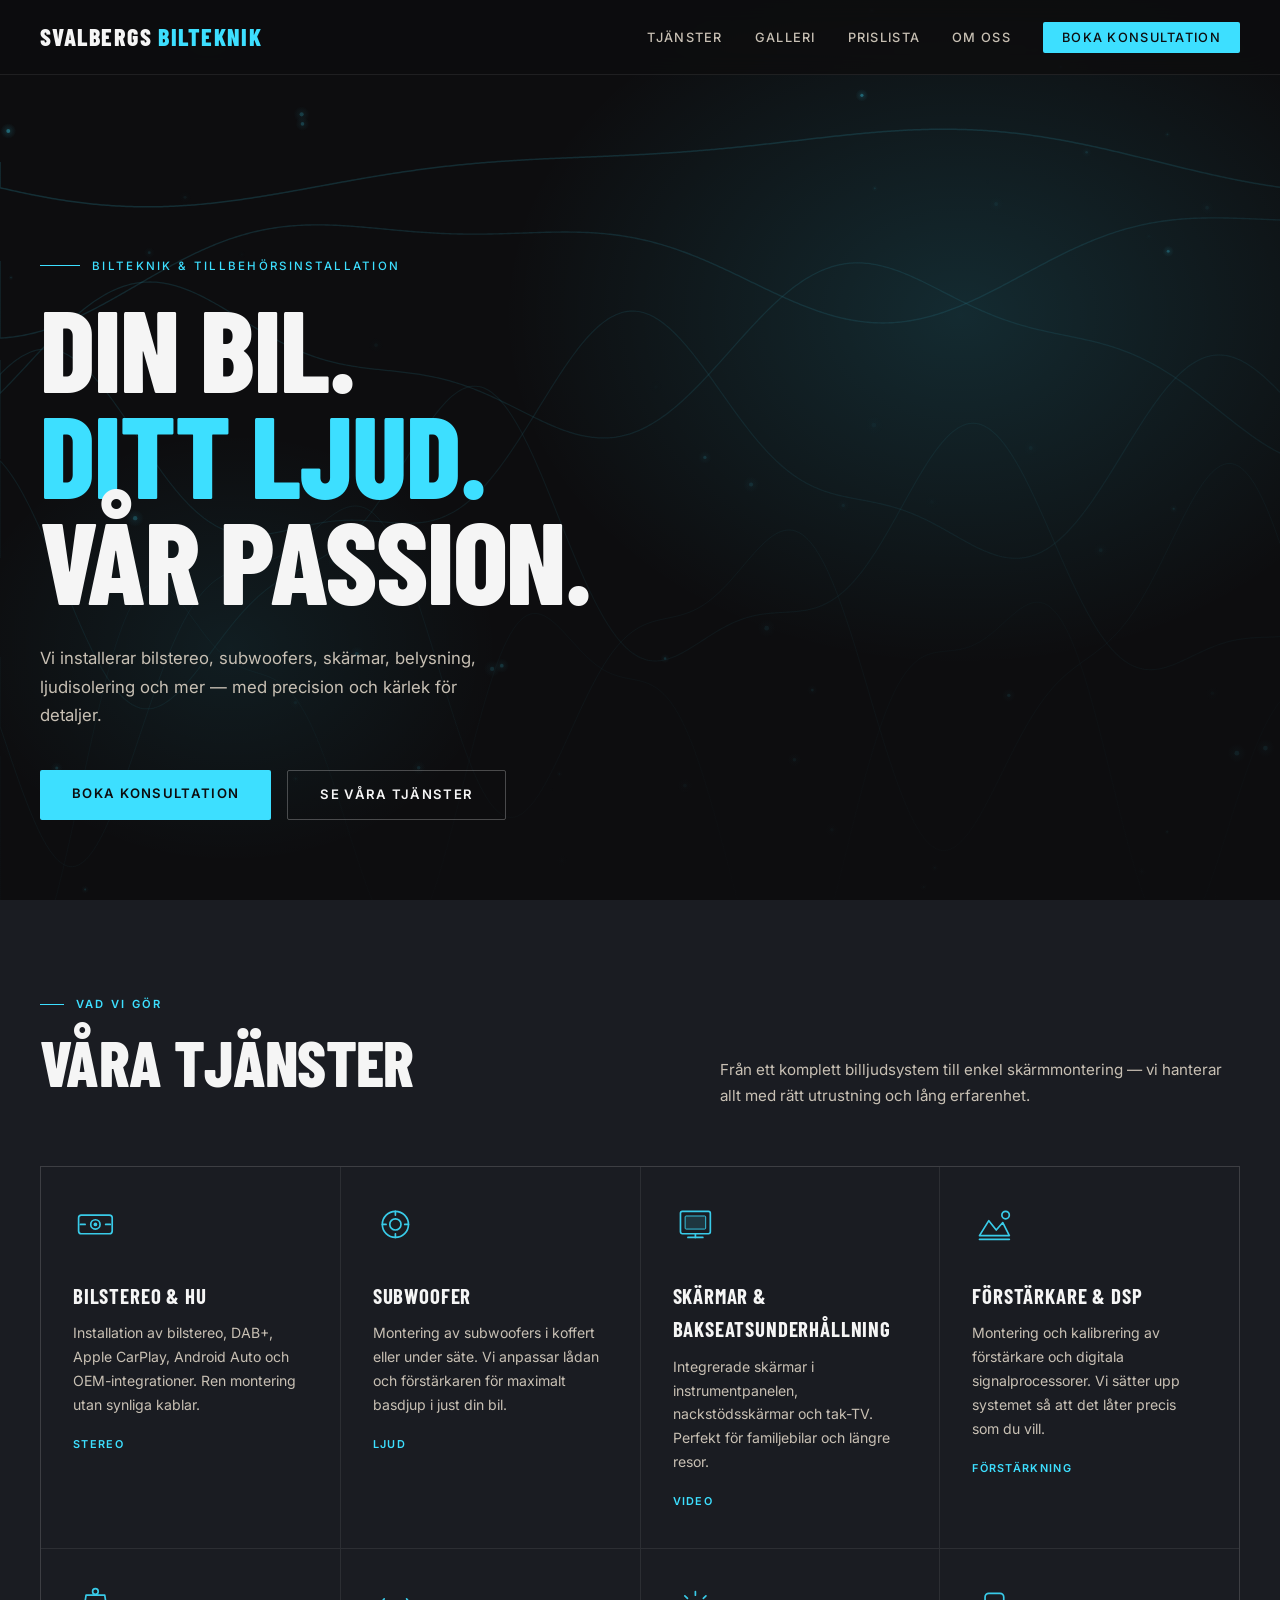
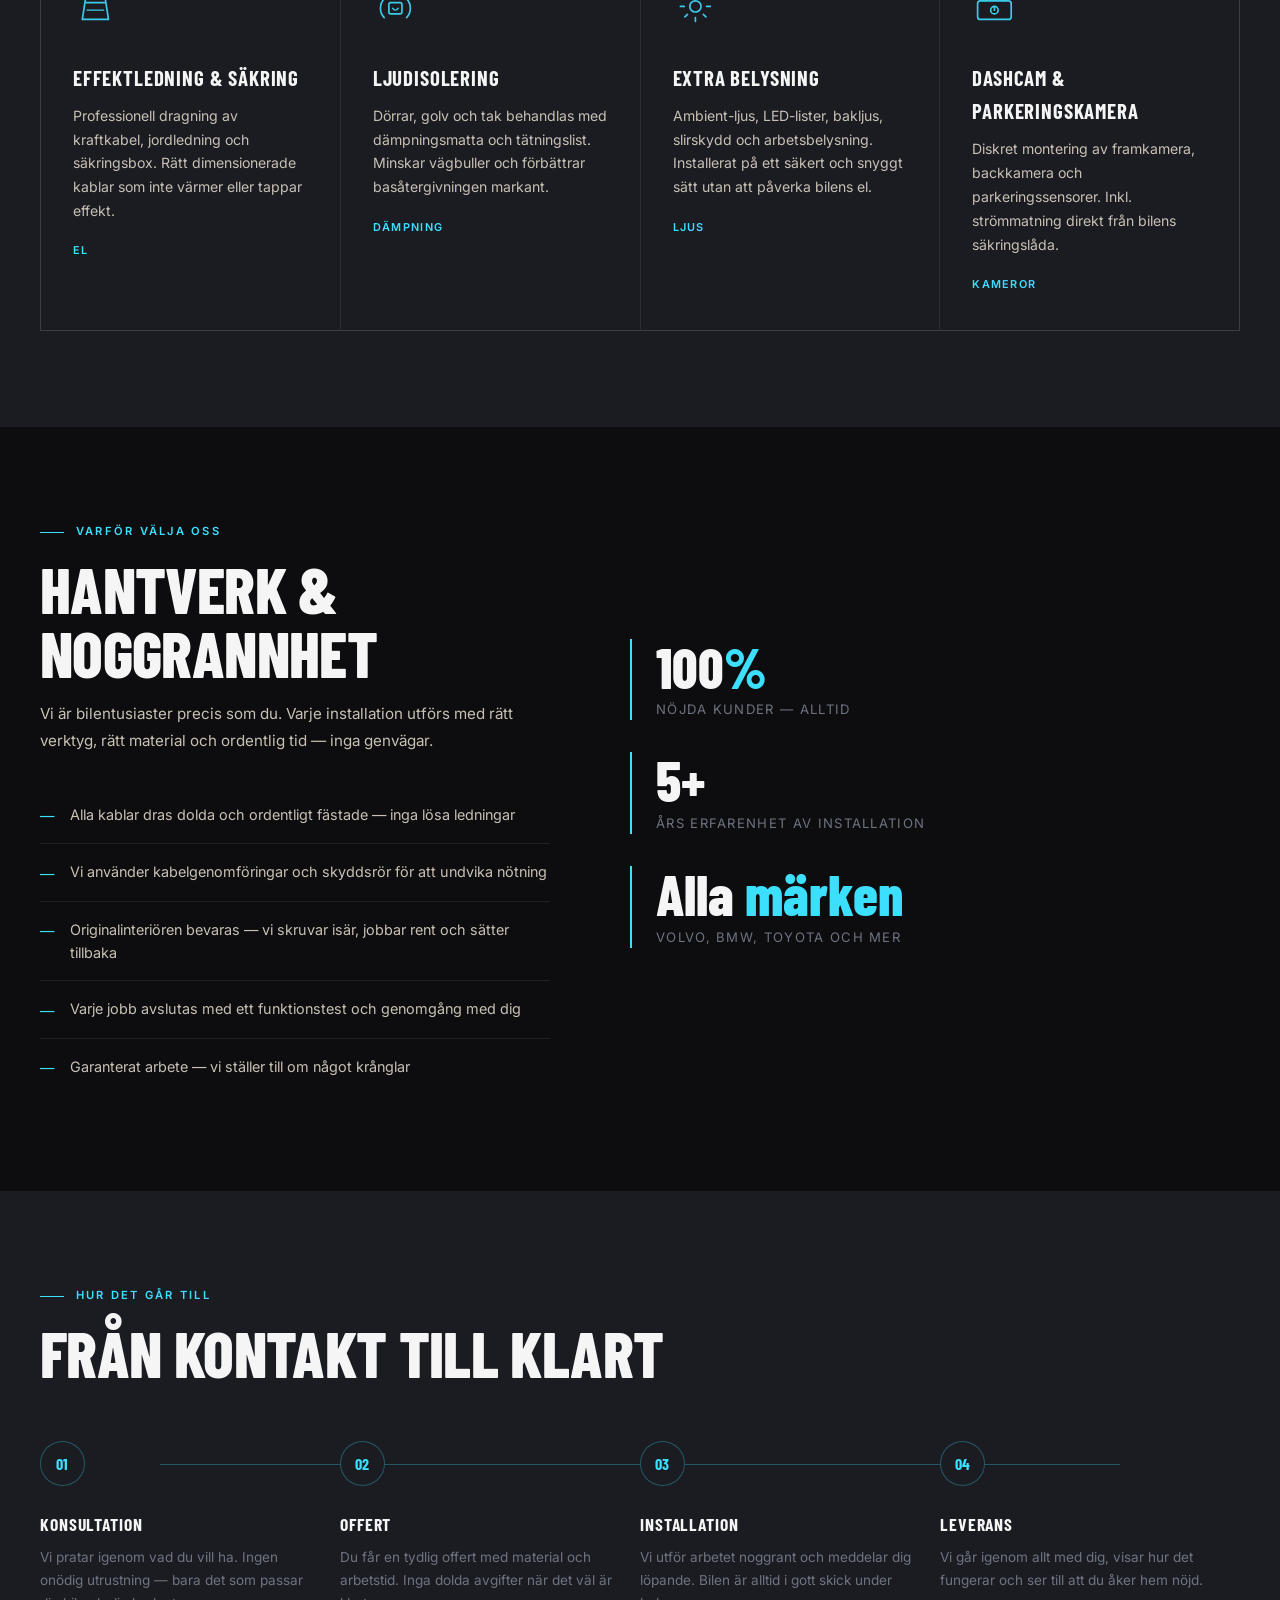
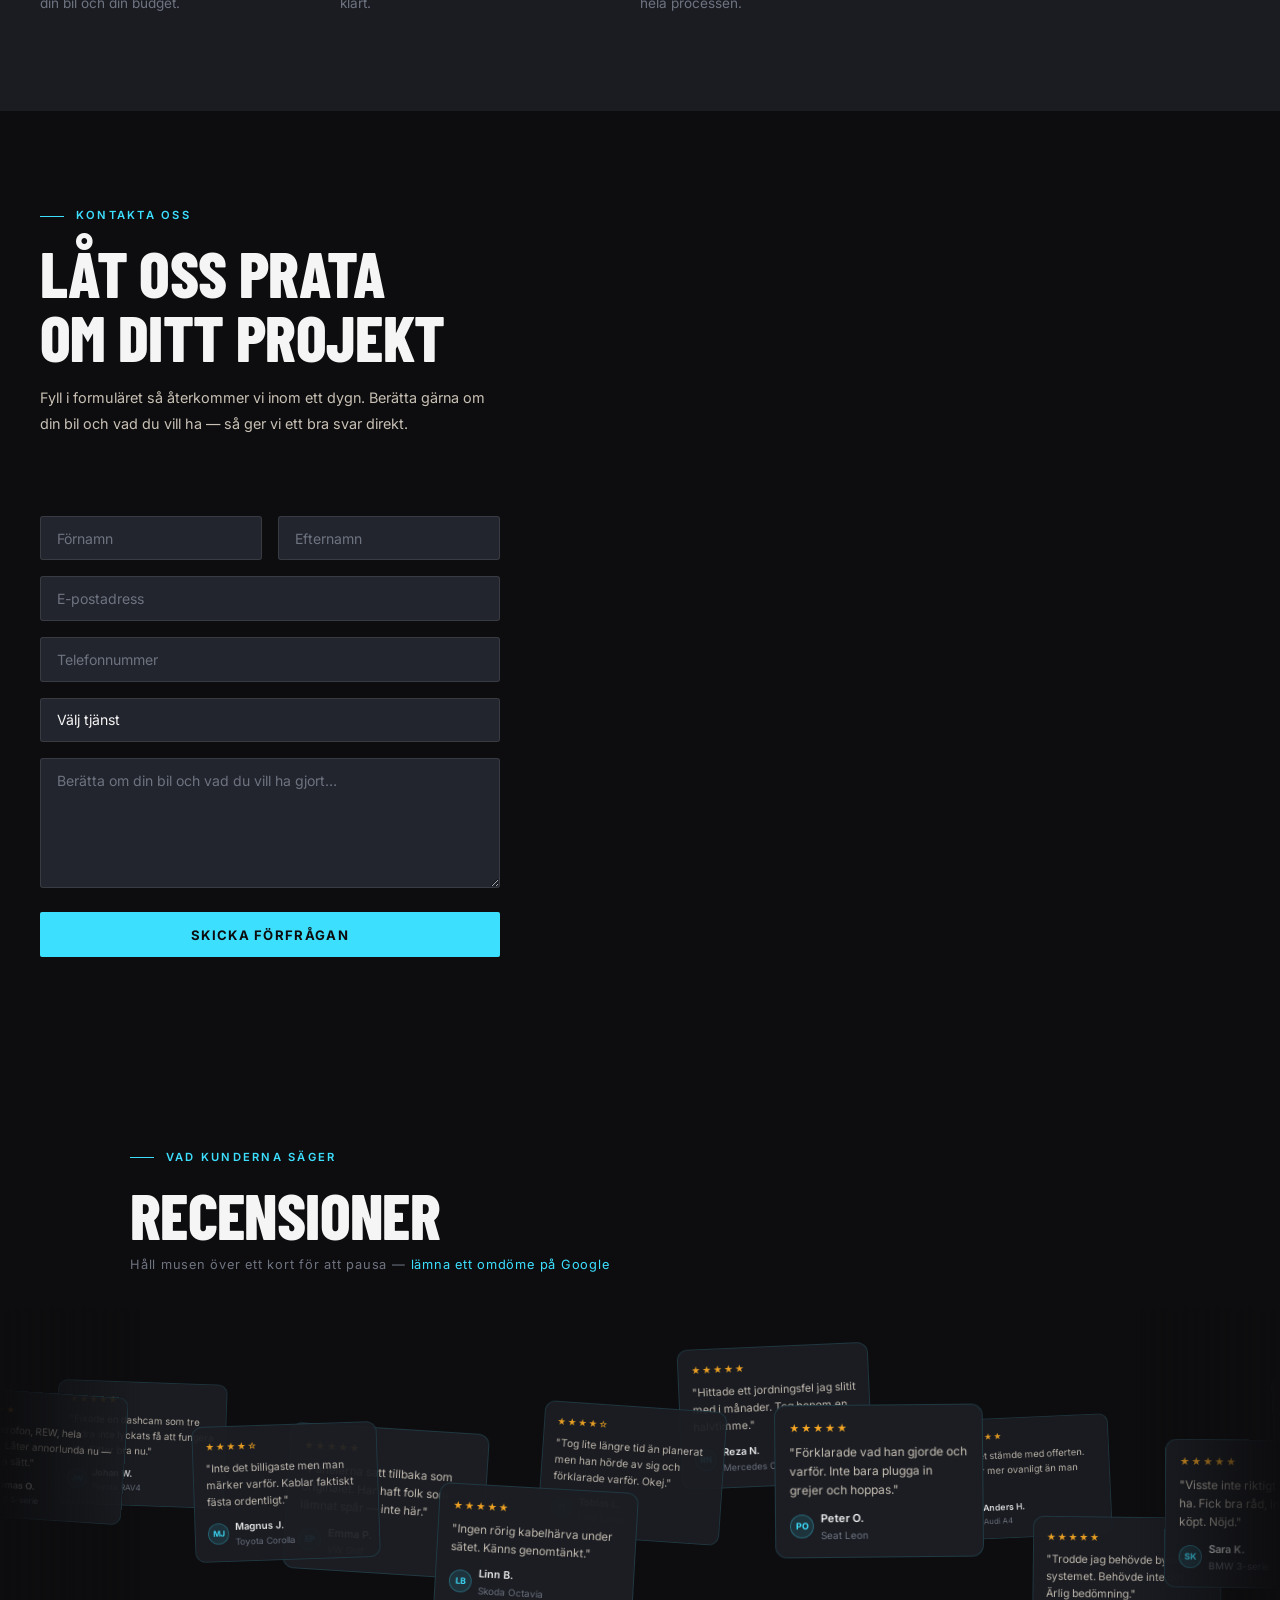
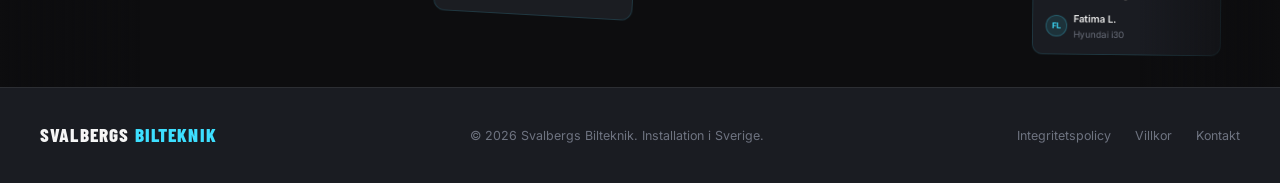
==== index.html @ 28ad37d2 "Add files via upload Website files" ====
<!DOCTYPE html>
<html lang="sv">
<head>
<meta charset="UTF-8">
<meta name="viewport" content="width=device-width, initial-scale=1.0">
<title>Svalbergs Bilteknik – Installation i Sverige</title>
<link rel="preconnect" href="https://fonts.googleapis.com">
<link rel="preconnect" href="https://fonts.gstatic.com" crossorigin>
<link href="https://fonts.googleapis.com/css2?family=Barlow+Condensed:wght@400;600;800&family=Inter:wght@400;500;600&display=swap" rel="stylesheet">
<style>
  *, *::before, *::after { box-sizing: border-box; margin: 0; padding: 0; }

  :root {
    --carbon: #0D0D0F;
    --steel: #1A1C22;
    --panel: #22252D;
    --ice: #3DDFFF;
    --ice-dim: rgba(61,223,255,0.12);
    --ice-border: rgba(61,223,255,0.3);
    --tungsten: #C8C0B4;
    --white: #F5F5F5;
    --muted: #6E7380;
    --divider: rgba(255,255,255,0.08);
  }

  html { scroll-behavior: smooth; }

  body {
    font-family: 'Inter', sans-serif;
    background: var(--carbon);
    color: var(--white);
    line-height: 1.6;
    overflow-x: hidden;
  }

  /* NAV */
  nav {
    position: fixed;
    top: 0; left: 0; right: 0;
    z-index: 100;
    display: flex;
    align-items: center;
    justify-content: space-between;
    padding: 1.1rem 2.5rem;
    background: rgba(13,13,15,0.85);
    backdrop-filter: blur(12px);
    border-bottom: 1px solid var(--divider);
  }

  .nav-logo {
    font-family: 'Barlow Condensed', sans-serif;
    font-weight: 800;
    font-size: 1.5rem;
    letter-spacing: 0.06em;
    text-transform: uppercase;
    color: var(--white);
    text-decoration: none;
  }

  .nav-logo span { color: var(--ice); }

  .nav-links {
    display: flex;
    gap: 2rem;
    list-style: none;
  }

  .nav-links a {
    font-size: 0.8rem;
    font-weight: 500;
    letter-spacing: 0.1em;
    text-transform: uppercase;
    color: var(--tungsten);
    text-decoration: none;
    transition: color 0.2s;
  }

  .nav-links a:hover { color: var(--white); }

  .nav-cta {
    font-family: 'Inter', sans-serif;
    font-size: 0.78rem;
    font-weight: 600;
    letter-spacing: 0.08em;
    text-transform: uppercase;
    color: var(--carbon) !important;
    background: var(--ice);
    padding: 0.5rem 1.2rem;
    border-radius: 2px;
    text-decoration: none;
    transition: opacity 0.2s;
  }

  .nav-cta:hover { opacity: 0.85; color: var(--carbon) !important; }

  /* HERO */
  .hero {
    min-height: 100vh;
    display: flex;
    flex-direction: column;
    justify-content: flex-end;
    padding: 7rem 2.5rem 5rem;
    position: relative;
    overflow: hidden;
  }

  .hero-bg {
    position: absolute;
    inset: 0;
    background:
      radial-gradient(ellipse 55% 60% at 75% 35%, rgba(61,223,255,0.14) 0%, transparent 65%),
      radial-gradient(ellipse 35% 40% at 18% 72%, rgba(61,223,255,0.08) 0%, transparent 60%),
      radial-gradient(ellipse 80% 35% at 50% 102%, rgba(13,13,15,0.98) 0%, transparent 70%),
      linear-gradient(160deg, rgba(13,13,15,0.3) 0%, rgba(13,13,15,0.92) 100%);
    pointer-events: none;
  }

  /* particle + waveform canvas */
  #waveform {
    position: absolute;
    top: 0; left: 0;
    width: 100%; height: 100%;
    opacity: 1;
    pointer-events: none;
  }

  .hero-eyebrow {
    font-size: 0.72rem;
    font-weight: 500;
    letter-spacing: 0.2em;
    text-transform: uppercase;
    color: var(--ice);
    margin-bottom: 1.2rem;
    position: relative;
    display: flex;
    align-items: center;
    gap: 0.75rem;
  }

  .hero-eyebrow::before {
    content: '';
    display: inline-block;
    width: 2.5rem;
    height: 1px;
    background: var(--ice);
  }

  .hero h1 {
    font-family: 'Barlow Condensed', sans-serif;
    font-weight: 800;
    font-size: clamp(3.5rem, 9vw, 8rem);
    line-height: 0.92;
    letter-spacing: -0.01em;
    text-transform: uppercase;
    max-width: 900px;
    position: relative;
  }

  .hero h1 .accent { color: var(--ice); }

  .hero-sub {
    margin-top: 2rem;
    font-size: 1.05rem;
    color: var(--tungsten);
    max-width: 480px;
    line-height: 1.7;
    position: relative;
  }

  .hero-actions {
    margin-top: 2.5rem;
    display: flex;
    gap: 1rem;
    flex-wrap: wrap;
    position: relative;
  }

  .btn-primary {
    display: inline-block;
    font-family: 'Inter', sans-serif;
    font-size: 0.82rem;
    font-weight: 600;
    letter-spacing: 0.1em;
    text-transform: uppercase;
    color: var(--carbon);
    background: var(--ice);
    padding: 0.85rem 2rem;
    border-radius: 2px;
    text-decoration: none;
    transition: opacity 0.2s;
  }

  .btn-primary:hover { opacity: 0.85; }

  .btn-ghost {
    display: inline-block;
    font-family: 'Inter', sans-serif;
    font-size: 0.82rem;
    font-weight: 600;
    letter-spacing: 0.1em;
    text-transform: uppercase;
    color: var(--white);
    border: 1px solid rgba(255,255,255,0.25);
    padding: 0.85rem 2rem;
    border-radius: 2px;
    text-decoration: none;
    transition: border-color 0.2s, color 0.2s;
  }

  .btn-ghost:hover { border-color: var(--ice); color: var(--ice); }

  /* SECTION COMMON */
  section { padding: 6rem 2.5rem; }

  .section-label {
    font-size: 0.7rem;
    font-weight: 600;
    letter-spacing: 0.2em;
    text-transform: uppercase;
    color: var(--ice);
    margin-bottom: 1rem;
    display: flex;
    align-items: center;
    gap: 0.75rem;
  }

  .section-label::before {
    content: '';
    display: inline-block;
    width: 1.5rem;
    height: 1px;
    background: var(--ice);
  }

  .section-title {
    font-family: 'Barlow Condensed', sans-serif;
    font-weight: 800;
    font-size: clamp(2.2rem, 5vw, 4rem);
    text-transform: uppercase;
    line-height: 1;
    letter-spacing: -0.01em;
    margin-bottom: 1rem;
  }

  .section-desc {
    color: var(--tungsten);
    max-width: 520px;
    font-size: 0.95rem;
    line-height: 1.75;
  }

  /* SERVICES */
  #tjanster { background: var(--steel); }

  .services-header {
    display: flex;
    align-items: flex-end;
    justify-content: space-between;
    margin-bottom: 3.5rem;
    flex-wrap: wrap;
    gap: 1.5rem;
  }

  .services-grid {
    display: grid;
    grid-template-columns: repeat(auto-fill, minmax(260px, 1fr));
    gap: 1px;
    background: var(--divider);
    border: 1px solid var(--divider);
  }

  .service-card {
    background: var(--steel);
    padding: 2.2rem 2rem;
    transition: background 0.2s;
    cursor: default;
  }

  .service-card:hover { background: var(--panel); }

  .service-icon {
    width: 2.8rem;
    height: 2.8rem;
    margin-bottom: 1.5rem;
    opacity: 0.9;
  }

  .service-card h3 {
    font-family: 'Barlow Condensed', sans-serif;
    font-weight: 700;
    font-size: 1.3rem;
    text-transform: uppercase;
    letter-spacing: 0.04em;
    margin-bottom: 0.6rem;
    color: var(--white);
  }

  .service-card p {
    font-size: 0.88rem;
    color: var(--tungsten);
    line-height: 1.7;
  }

  .service-tag {
    display: inline-block;
    margin-top: 1.2rem;
    font-size: 0.68rem;
    letter-spacing: 0.12em;
    text-transform: uppercase;
    color: var(--ice);
    font-weight: 600;
  }

  /* WHY US */
  #varfor { background: var(--carbon); }

  .why-grid {
    display: grid;
    grid-template-columns: 1fr 1fr;
    gap: 5rem;
    align-items: center;
    max-width: 1100px;
  }

  .why-visual {
    position: relative;
  }

  .why-stat-block {
    border-left: 2px solid var(--ice);
    padding-left: 1.5rem;
    margin-bottom: 2rem;
  }

  .why-stat-block .num {
    font-family: 'Barlow Condensed', sans-serif;
    font-weight: 800;
    font-size: 3.5rem;
    line-height: 1;
    color: var(--white);
  }

  .why-stat-block .num span { color: var(--ice); }

  .why-stat-block .label {
    font-size: 0.82rem;
    color: var(--muted);
    text-transform: uppercase;
    letter-spacing: 0.1em;
    margin-top: 0.3rem;
  }

  .why-points { list-style: none; margin-top: 2rem; }

  .why-points li {
    display: flex;
    gap: 1rem;
    align-items: flex-start;
    padding: 1rem 0;
    border-bottom: 1px solid var(--divider);
    font-size: 0.9rem;
    color: var(--tungsten);
  }

  .why-points li:last-child { border-bottom: none; }

  .why-points li::before {
    content: '—';
    color: var(--ice);
    flex-shrink: 0;
    margin-top: 0.1rem;
  }

  /* PROCESS */
  #process { background: var(--steel); }

  .process-steps {
    display: grid;
    grid-template-columns: repeat(4, 1fr);
    gap: 0;
    margin-top: 3.5rem;
    position: relative;
  }

  .process-steps::before {
    content: '';
    position: absolute;
    top: 1.4rem;
    left: 10%;
    right: 10%;
    height: 1px;
    background: var(--ice-border);
  }

  .step {
    padding: 0 1.5rem 0 0;
    position: relative;
  }

  .step-num {
    width: 2.8rem;
    height: 2.8rem;
    border-radius: 50%;
    border: 1px solid var(--ice-border);
    display: flex;
    align-items: center;
    justify-content: center;
    font-family: 'Barlow Condensed', sans-serif;
    font-weight: 700;
    font-size: 1rem;
    color: var(--ice);
    background: var(--steel);
    margin-bottom: 1.5rem;
    position: relative;
    z-index: 1;
  }

  .step h4 {
    font-family: 'Barlow Condensed', sans-serif;
    font-weight: 700;
    font-size: 1.1rem;
    text-transform: uppercase;
    letter-spacing: 0.05em;
    margin-bottom: 0.5rem;
    color: var(--white);
  }

  .step p {
    font-size: 0.85rem;
    color: var(--muted);
    line-height: 1.7;
  }

  /* CONTACT */
  #kontakt { background: var(--carbon); }

  .contact-grid {
    display: grid;
    grid-template-columns: 1fr 1fr;
    gap: 5rem;
    align-items: start;
    max-width: 1000px;
  }

  .contact-info p {
    font-size: 0.9rem;
    color: var(--tungsten);
    margin-bottom: 2.5rem;
    line-height: 1.75;
  }

  .contact-detail {
    display: flex;
    flex-direction: column;
    gap: 1rem;
    margin-bottom: 2.5rem;
  }

  .contact-item {
    display: flex;
    align-items: center;
    gap: 0.75rem;
    font-size: 0.88rem;
    color: var(--tungsten);
  }

  .contact-item .cicon {
    width: 1.8rem;
    height: 1.8rem;
    background: var(--ice-dim);
    border: 1px solid var(--ice-border);
    border-radius: 4px;
    display: flex;
    align-items: center;
    justify-content: center;
    flex-shrink: 0;
  }

  .contact-item .cicon svg {
    width: 0.95rem;
    height: 0.95rem;
    stroke: var(--ice);
  }

  form { display: flex; flex-direction: column; gap: 1rem; }

  .field-group {
    display: grid;
    grid-template-columns: 1fr 1fr;
    gap: 1rem;
  }

  input, textarea, select {
    width: 100%;
    background: var(--panel);
    border: 1px solid rgba(255,255,255,0.1);
    border-radius: 3px;
    color: var(--white);
    font-family: 'Inter', sans-serif;
    font-size: 0.88rem;
    padding: 0.8rem 1rem;
    outline: none;
    transition: border-color 0.2s;
  }

  input::placeholder, textarea::placeholder { color: var(--muted); }

  input:focus, textarea:focus, select:focus {
    border-color: var(--ice-border);
  }

  textarea { resize: vertical; min-height: 130px; }

  select { appearance: none; cursor: pointer; }
  select option { background: var(--panel); }

  .form-submit {
    width: 100%;
    padding: 0.9rem;
    background: var(--ice);
    border: none;
    border-radius: 2px;
    font-family: 'Inter', sans-serif;
    font-size: 0.82rem;
    font-weight: 700;
    letter-spacing: 0.1em;
    text-transform: uppercase;
    color: var(--carbon);
    cursor: pointer;
    transition: opacity 0.2s;
    margin-top: 0.5rem;
  }

  .form-submit:hover { opacity: 0.85; }

  /* FOOTER */
  footer {
    background: var(--steel);
    border-top: 1px solid var(--divider);
    padding: 2rem 2.5rem;
    display: flex;
    align-items: center;
    justify-content: space-between;
    flex-wrap: wrap;
    gap: 1rem;
  }

  footer .logo {
    font-family: 'Barlow Condensed', sans-serif;
    font-weight: 800;
    font-size: 1.2rem;
    letter-spacing: 0.06em;
    text-transform: uppercase;
    color: var(--white);
  }

  footer .logo span { color: var(--ice); }

  footer p {
    font-size: 0.78rem;
    color: var(--muted);
  }

  footer a {
    color: var(--muted);
    text-decoration: none;
    font-size: 0.78rem;
  }

  footer a:hover { color: var(--ice); }

  /* RESPONSIVE */
  @media (max-width: 900px) {
    nav { padding: 1rem 1.5rem; }
    .nav-links { display: none; }
    section { padding: 4.5rem 1.5rem; }
    .hero { padding: 6rem 1.5rem 4rem; }
    .why-grid, .contact-grid { grid-template-columns: 1fr; gap: 3rem; }
    .process-steps { grid-template-columns: 1fr 1fr; gap: 2rem; }
    .process-steps::before { display: none; }
    .services-header { flex-direction: column; align-items: flex-start; }
    .field-group { grid-template-columns: 1fr; }
    footer { flex-direction: column; align-items: flex-start; }
  }

  @media (max-width: 560px) {
    .process-steps { grid-template-columns: 1fr; }
    .hero h1 { font-size: 3.2rem; }
  }

  /* Mobile hamburger */
  .hamburger {
    display: none;
    flex-direction: column;
    gap: 5px;
    cursor: pointer;
    background: none;
    border: none;
    padding: 4px;
  }
  .hamburger span {
    display: block;
    width: 24px;
    height: 2px;
    background: var(--white);
    border-radius: 2px;
    transition: transform 0.3s, opacity 0.3s;
  }
  .hamburger.open span:nth-child(1) { transform: translateY(7px) rotate(45deg); }
  .hamburger.open span:nth-child(2) { opacity: 0; }
  .hamburger.open span:nth-child(3) { transform: translateY(-7px) rotate(-45deg); }

  .mobile-menu {
    display: none;
    position: fixed;
    top: 0; left: 0; right: 0; bottom: 0;
    background: rgba(13,13,15,0.98);
    z-index: 99;
    flex-direction: column;
    align-items: center;
    justify-content: center;
    gap: 2rem;
  }
  .mobile-menu.open { display: flex; }
  .mobile-menu a {
    font-family: 'Barlow Condensed', sans-serif;
    font-weight: 800;
    font-size: 2.8rem;
    text-transform: uppercase;
    color: var(--white);
    text-decoration: none;
    letter-spacing: 0.04em;
    transition: color 0.2s;
  }
  .mobile-menu a:hover { color: var(--ice); }
  .mobile-menu .m-cta {
    font-family: 'Inter', sans-serif;
    font-size: 0.9rem !important;
    font-weight: 700;
    letter-spacing: 0.1em;
    color: var(--carbon) !important;
    background: var(--ice);
    padding: 0.85rem 2.5rem;
    border-radius: 2px;
    margin-top: 1rem;
  }

  /* Floating mobile CTA */
  .float-cta {
    display: none;
    position: fixed;
    bottom: 1.5rem;
    right: 1.5rem;
    z-index: 98;
    background: var(--ice);
    color: var(--carbon);
    font-family: 'Inter', sans-serif;
    font-size: 0.65rem;
    font-weight: 700;
    letter-spacing: 0.08em;
    text-transform: uppercase;
    text-decoration: none;
    width: 3.8rem;
    height: 3.8rem;
    border-radius: 50%;
    box-shadow: 0 4px 24px rgba(61,223,255,0.35);
    display: none;
    align-items: center;
    justify-content: center;
    text-align: center;
    line-height: 1.2;
    transition: opacity 0.2s, box-shadow 0.2s, transform 0.2s;
  }
  .float-cta:hover {
    opacity: 0.9;
    box-shadow: 0 6px 30px rgba(61,223,255,0.5);
    transform: scale(1.08);
  }

  @media (max-width: 900px) {
    .hamburger { display: flex; }
    .float-cta { display: flex; }
  }

  .social-link { color: var(--muted); transition: color 0.2s; display:flex;align-items:center; }
  .social-link:hover { color: var(--ice); }

  /* Floating reviews */
  .review-stage {
    position: relative;
    width: 100%;
    height: 380px;
    overflow: hidden;
  }
  .review-stage::before, .review-stage::after {
    content: '';
    position: absolute;
    top: 0; bottom: 0;
    width: 140px;
    z-index: 10;
    pointer-events: none;
  }
  .review-stage::before { left: 0; background: linear-gradient(to right, var(--carbon), transparent); }
  .review-stage::after  { right: 0; background: linear-gradient(to left, var(--carbon), transparent); }

  .rv-card {
    position: absolute;
    width: 210px;
    background: var(--steel);
    border: 1px solid rgba(61,223,255,0.15);
    border-radius: 12px;
    padding: 14px;
    cursor: default;
    transition: transform 0.3s ease, border-color 0.3s, box-shadow 0.3s;
    will-change: transform, left;
    user-select: none;
  }
  .rv-card:hover {
    border-color: rgba(61,223,255,0.5);
    box-shadow: 0 8px 32px rgba(61,223,255,0.12);
    z-index: 50 !important;
    transform: translateY(-6px) rotate(0deg) scale(1.05) !important;
  }
  .rv-stars { color: #f5a623; font-size: 10px; letter-spacing: 2px; margin-bottom: 7px; }
  .rv-text  { font-size: 12px; color: var(--tungsten); line-height: 1.6; margin-bottom: 10px; }
  .rv-foot  { display: flex; align-items: center; gap: 7px; }
  .rv-av {
    width: 24px; height: 24px; border-radius: 50%;
    background: var(--ice-dim); border: 1px solid var(--ice-border);
    color: var(--ice); font-size: 9px; font-weight: 700;
    display: flex; align-items: center; justify-content: center; flex-shrink: 0;
  }
  .rv-name { font-size: 11px; font-weight: 600; color: var(--white); }
  .rv-car  { font-size: 10px; color: var(--muted); }
</style>
</head>
<body>

<!-- NAV -->
<nav>
  <a href="#" class="nav-logo">Svalbergs<span> Bilteknik</span></a>
  <ul class="nav-links">
    <li><a href="tjanster.html">Tjänster</a></li>
    <li><a href="galleri.html">Galleri</a></li>
    <li><a href="prislista.html">Prislista</a></li>
    <li><a href="om-oss.html">Om oss</a></li>
    <li><a href="boka.html" class="nav-cta">Boka konsultation</a></li>
  </ul>
  <button class="hamburger" id="hamburger" aria-label="Meny">
    <span></span><span></span><span></span>
  </button>
</nav>

<!-- Mobile menu -->
<div class="mobile-menu" id="mobileMenu">
  <a href="tjanster.html">Tjänster</a>
  <a href="galleri.html">Galleri</a>
  <a href="prislista.html">Prislista</a>
  <a href="om-oss.html">Om oss</a>
  <a href="boka.html" class="m-cta">Boka konsultation</a>
</div>

<!-- Floating mobile CTA -->
<a href="boka.html" class="float-cta" aria-label="Boka konsultation">Boka</a>

<!-- HERO -->
<section class="hero">
  <canvas id="waveform"></canvas>
  <div class="hero-bg"></div>

  <div class="hero-eyebrow">Bilteknik &amp; Tillbehörsinstallation</div>

  <h1>Din bil.<br><span class="accent">Ditt ljud.</span><br>Vår passion.</h1>

  <p class="hero-sub">
    Vi installerar bilstereo, subwoofers, skärmar, belysning, ljudisolering och mer — med precision och kärlek för detaljer.
  </p>

  <div class="hero-actions">
    <a href="boka.html" class="btn-primary">Boka konsultation</a>
    <a href="tjanster.html" class="btn-ghost">Se våra tjänster</a>
  </div>
</section>

<!-- SERVICES -->
<section id="tjanster">
  <div class="services-header">
    <div>
      <div class="section-label">Vad vi gör</div>
      <h2 class="section-title">Våra tjänster</h2>
    </div>
    <p class="section-desc">Från ett komplett billjudsystem till enkel skärmmontering — vi hanterar allt med rätt utrustning och lång erfarenhet.</p>
  </div>

  <div class="services-grid">

    <div class="service-card">
      <svg class="service-icon" viewBox="0 0 48 48" fill="none" xmlns="http://www.w3.org/2000/svg">
        <rect x="6" y="14" width="36" height="20" rx="3" stroke="#3DDFFF" stroke-width="1.8"/>
        <circle cx="24" cy="24" r="5" stroke="#3DDFFF" stroke-width="1.8"/>
        <circle cx="24" cy="24" r="2" fill="#3DDFFF"/>
        <line x1="8" y1="24" x2="13" y2="24" stroke="#3DDFFF" stroke-width="1.8" stroke-linecap="round"/>
        <line x1="35" y1="24" x2="40" y2="24" stroke="#3DDFFF" stroke-width="1.8" stroke-linecap="round"/>
      </svg>
      <h3>Bilstereo & HU</h3>
      <p>Installation av bilstereo, DAB+, Apple CarPlay, Android Auto och OEM-integrationer. Ren montering utan synliga kablar.</p>
      <span class="service-tag">Stereo</span>
    </div>

    <div class="service-card">
      <svg class="service-icon" viewBox="0 0 48 48" fill="none" xmlns="http://www.w3.org/2000/svg">
        <circle cx="24" cy="24" r="14" stroke="#3DDFFF" stroke-width="1.8"/>
        <circle cx="24" cy="24" r="6" stroke="#3DDFFF" stroke-width="1.8"/>
        <path d="M24 10V14M24 34V38M10 24H14M34 24H38" stroke="#3DDFFF" stroke-width="1.8" stroke-linecap="round"/>
      </svg>
      <h3>Subwoofer</h3>
      <p>Montering av subwoofers i koffert eller under säte. Vi anpassar lådan och förstärkaren för maximalt basdjup i just din bil.</p>
      <span class="service-tag">Ljud</span>
    </div>

    <div class="service-card">
      <svg class="service-icon" viewBox="0 0 48 48" fill="none" xmlns="http://www.w3.org/2000/svg">
        <rect x="8" y="10" width="32" height="24" rx="2" stroke="#3DDFFF" stroke-width="1.8"/>
        <line x1="16" y1="38" x2="32" y2="38" stroke="#3DDFFF" stroke-width="1.8" stroke-linecap="round"/>
        <line x1="24" y1="34" x2="24" y2="38" stroke="#3DDFFF" stroke-width="1.8" stroke-linecap="round"/>
        <rect x="13" y="15" width="22" height="14" rx="1" fill="rgba(61,223,255,0.15)" stroke="#3DDFFF" stroke-width="1"/>
      </svg>
      <h3>Skärmar & Bakseatsunderhållning</h3>
      <p>Integrerade skärmar i instrumentpanelen, nackstödsskärmar och tak-TV. Perfekt för familjebilar och längre resor.</p>
      <span class="service-tag">Video</span>
    </div>

    <div class="service-card">
      <svg class="service-icon" viewBox="0 0 48 48" fill="none" xmlns="http://www.w3.org/2000/svg">
        <path d="M8 36L18 20L26 30L33 22L40 36H8Z" stroke="#3DDFFF" stroke-width="1.8" stroke-linejoin="round"/>
        <circle cx="36" cy="14" r="4" stroke="#3DDFFF" stroke-width="1.8"/>
        <line x1="8" y1="40" x2="40" y2="40" stroke="#3DDFFF" stroke-width="1.8" stroke-linecap="round"/>
      </svg>
      <h3>Förstärkare & DSP</h3>
      <p>Montering och kalibrering av förstärkare och digitala signalprocessorer. Vi sätter upp systemet så att det låter precis som du vill.</p>
      <span class="service-tag">Förstärkning</span>
    </div>

    <div class="service-card">
      <svg class="service-icon" viewBox="0 0 48 48" fill="none" xmlns="http://www.w3.org/2000/svg">
        <path d="M10 38L14 12H34L38 38H10Z" stroke="#3DDFFF" stroke-width="1.8" stroke-linejoin="round"/>
        <path d="M14 20H34" stroke="#3DDFFF" stroke-width="1.8" stroke-linecap="round"/>
        <path d="M15 28H33" stroke="#3DDFFF" stroke-width="1.2" stroke-linecap="round"/>
        <circle cx="24" cy="8" r="3" stroke="#3DDFFF" stroke-width="1.8"/>
      </svg>
      <h3>Effektledning & Säkring</h3>
      <p>Professionell dragning av kraftkabel, jordledning och säkringsbox. Rätt dimensionerade kablar som inte värmer eller tappar effekt.</p>
      <span class="service-tag">El</span>
    </div>

    <div class="service-card">
      <svg class="service-icon" viewBox="0 0 48 48" fill="none" xmlns="http://www.w3.org/2000/svg">
        <path d="M12 16C12 16 8 20 8 26C8 32 12 36 12 36" stroke="#3DDFFF" stroke-width="1.8" stroke-linecap="round"/>
        <path d="M36 16C36 16 40 20 40 26C40 32 36 36 36 36" stroke="#3DDFFF" stroke-width="1.8" stroke-linecap="round"/>
        <rect x="17" y="20" width="14" height="12" rx="2" stroke="#3DDFFF" stroke-width="1.8"/>
        <path d="M21 26C21 26 22.5 28 24 28C25.5 28 27 26 27 26" stroke="#3DDFFF" stroke-width="1.5" stroke-linecap="round"/>
      </svg>
      <h3>Ljudisolering</h3>
      <p>Dörrar, golv och tak behandlas med dämpningsmatta och tätningslist. Minskar vägbuller och förbättrar basåtergivningen markant.</p>
      <span class="service-tag">Dämpning</span>
    </div>

    <div class="service-card">
      <svg class="service-icon" viewBox="0 0 48 48" fill="none" xmlns="http://www.w3.org/2000/svg">
        <circle cx="24" cy="24" r="6" stroke="#3DDFFF" stroke-width="1.8"/>
        <path d="M24 8V12M24 36V40M8 24H12M36 24H40M12.7 12.7L15.5 15.5M32.5 32.5L35.3 35.3M12.7 35.3L15.5 32.5M32.5 15.5L35.3 12.7" stroke="#3DDFFF" stroke-width="1.8" stroke-linecap="round"/>
      </svg>
      <h3>Extra Belysning</h3>
      <p>Ambient-ljus, LED-lister, bakljus, slirskydd och arbetsbelysning. Installerat på ett säkert och snyggt sätt utan att påverka bilens el.</p>
      <span class="service-tag">Ljus</span>
    </div>

    <div class="service-card">
      <svg class="service-icon" viewBox="0 0 48 48" fill="none" xmlns="http://www.w3.org/2000/svg">
        <rect x="6" y="18" width="36" height="20" rx="3" stroke="#3DDFFF" stroke-width="1.8"/>
        <path d="M14 18V14C14 11.8 15.8 10 18 10H30C32.2 10 34 11.8 34 14V18" stroke="#3DDFFF" stroke-width="1.8" stroke-linecap="round"/>
        <circle cx="24" cy="28" r="4" stroke="#3DDFFF" stroke-width="1.8"/>
        <line x1="24" y1="28" x2="24" y2="25" stroke="#3DDFFF" stroke-width="1.8" stroke-linecap="round"/>
      </svg>
      <h3>Dashcam & Parkeringskamera</h3>
      <p>Diskret montering av framkamera, backkamera och parkeringssensorer. Inkl. strömmatning direkt från bilens säkringslåda.</p>
      <span class="service-tag">Kameror</span>
    </div>

  </div>
</section>

<!-- WHY US -->
<section id="varfor">
  <div class="why-grid">
    <div>
      <div class="section-label">Varför välja oss</div>
      <h2 class="section-title">Hantverk &amp; noggrannhet</h2>
      <p class="section-desc" style="margin-bottom:2rem;">Vi är bilentusiaster precis som du. Varje installation utförs med rätt verktyg, rätt material och ordentlig tid — inga genvägar.</p>

      <ul class="why-points">
        <li>Alla kablar dras dolda och ordentligt fästade — inga lösa ledningar</li>
        <li>Vi använder kabelgenomföringar och skyddsrör för att undvika nötning</li>
        <li>Originalinteriören bevaras — vi skruvar isär, jobbar rent och sätter tillbaka</li>
        <li>Varje jobb avslutas med ett funktionstest och genomgång med dig</li>
        <li>Garanterat arbete — vi ställer till om något krånglar</li>
      </ul>
    </div>

    <div class="why-visual">
      <div class="why-stat-block">
        <div class="num">100<span>%</span></div>
        <div class="label">Nöjda kunder — alltid</div>
      </div>
      <div class="why-stat-block">
        <div class="num">5+</div>
        <div class="label">Års erfarenhet av installation</div>
      </div>
      <div class="why-stat-block">
        <div class="num">Alla<span> märken</span></div>
        <div class="label">Volvo, BMW, Toyota och mer</div>
      </div>
    </div>
  </div>
</section>

<!-- PROCESS -->
<section id="process">
  <div class="section-label">Hur det går till</div>
  <h2 class="section-title">Från kontakt till klart</h2>

  <div class="process-steps">
    <div class="step">
      <div class="step-num">01</div>
      <h4>Konsultation</h4>
      <p>Vi pratar igenom vad du vill ha. Ingen onödig utrustning — bara det som passar din bil och din budget.</p>
    </div>
    <div class="step">
      <div class="step-num">02</div>
      <h4>Offert</h4>
      <p>Du får en tydlig offert med material och arbetstid. Inga dolda avgifter när det väl är klart.</p>
    </div>
    <div class="step">
      <div class="step-num">03</div>
      <h4>Installation</h4>
      <p>Vi utför arbetet noggrant och meddelar dig löpande. Bilen är alltid i gott skick under hela processen.</p>
    </div>
    <div class="step">
      <div class="step-num">04</div>
      <h4>Leverans</h4>
      <p>Vi går igenom allt med dig, visar hur det fungerar och ser till att du åker hem nöjd.</p>
    </div>
  </div>
</section>

<!-- CONTACT -->
<section id="kontakt">
  <div class="contact-grid">
    <div class="contact-info">
      <div class="section-label">Kontakta oss</div>
      <h2 class="section-title">Låt oss prata<br>om ditt projekt</h2>
      <p>Fyll i formuläret så återkommer vi inom ett dygn. Berätta gärna om din bil och vad du vill ha — så ger vi ett bra svar direkt.</p>

      <div class="contact-detail">
        
    </div>

    <form action="https://formspree.io/f/xrewjldg" method="POST">
        <input type="hidden" name="_next" value="https://www.svalbergs.se/tack.html">
      <div class="field-group">
        <input type="text" name="fornamn" placeholder="Förnamn" required>
        <input type="text" name="efternamn" placeholder="Efternamn" required>
      </div>
      <input type="email" name="email" placeholder="E-postadress" required>
      <input type="tel" name="telefon" placeholder="Telefonnummer">
      <select name="tjanst">
        <option value="" disabled selected>Välj tjänst</option>
        <option>Bilstereo / Stereo</option>
        <option>Subwoofer</option>
        <option>Skärm & Video</option>
        <option>Förstärkare & DSP</option>
        <option>Effektledning</option>
        <option>Ljudisolering</option>
        <option>Extra belysning</option>
        <option>Dashcam / Kamera</option>
        <option>Flera tjänster</option>
        <option>Annat / Osäker</option>
      </select>
      <textarea name="meddelande" placeholder="Berätta om din bil och vad du vill ha gjort…"></textarea>
      <button type="submit" class="form-submit">Skicka förfrågan</button>
    </form>
  </div>
</section>


<!-- REVIEWS -->
<section id="recensioner" style="background:var(--carbon);padding:6rem 0 0;">
  <div style="max-width:1100px;margin:0 auto;padding:0 2.5rem;">
    <div class="section-label">Vad kunderna säger</div>
    <h2 class="section-title" style="margin-bottom:0.5rem;">Recensioner</h2>
    <p style="color:var(--muted);font-size:0.8rem;letter-spacing:0.06em;margin-bottom:2rem;">Håll musen över ett kort för att pausa — <a href="#" style="color:var(--ice);text-decoration:none;">lämna ett omdöme på Google</a></p>
  </div>
  <div class="review-stage" id="reviewStage"></div>
</section>

<!-- FOOTER -->
<footer>
  <div class="logo">Svalbergs<span> Bilteknik</span></div>
  <p>© <span id="yr"></span> Svalbergs Bilteknik. Installation i Sverige.</p>
  <div style="display:flex;gap:1.5rem;">
    <a href="#">Integritetspolicy</a>
    <a href="#">Villkor</a>
    <a href="#kontakt">Kontakt</a>
  </div>
</footer>

<script>
/* Waveform animation */
(function() {
  const canvas = document.getElementById('waveform');
  const ctx = canvas.getContext('2d');
  let w, h, t = 0;
  let mouse = { x: 0.5, y: 0.5 };

  function resize() {
    w = canvas.width = canvas.offsetWidth;
    h = canvas.height = canvas.offsetHeight;
  }
  resize();
  window.addEventListener('resize', resize);

  document.addEventListener('mousemove', function(e) {
    mouse.x = e.clientX / window.innerWidth;
    mouse.y = e.clientY / window.innerHeight;
  });

  // Particles
  const PARTICLE_COUNT = 70;
  const particles = [];
  for (let i = 0; i < PARTICLE_COUNT; i++) {
    particles.push({
      x: Math.random(),
      y: Math.random(),
      r: 0.6 + Math.random() * 1.8,
      vx: (Math.random() - 0.5) * 0.00015,
      vy: (Math.random() - 0.5) * 0.00015,
      alpha: 0.08 + Math.random() * 0.22,
      pulse: Math.random() * Math.PI * 2,
      pulseSpeed: 0.005 + Math.random() * 0.015,
    });
  }

  function draw() {
    ctx.clearRect(0, 0, w, h);

    // --- particles ---
    for (const p of particles) {
      p.x += p.vx + (mouse.x - 0.5) * 0.00008;
      p.y += p.vy + (mouse.y - 0.5) * 0.00008;
      if (p.x < 0) p.x = 1; if (p.x > 1) p.x = 0;
      if (p.y < 0) p.y = 1; if (p.y > 1) p.y = 0;
      p.pulse += p.pulseSpeed;
      const pa = p.alpha * (0.5 + 0.5 * Math.sin(p.pulse));
      const px = p.x * w, py = p.y * h;
      // glow
      const grd = ctx.createRadialGradient(px, py, 0, px, py, p.r * 4);
      grd.addColorStop(0, `rgba(61,223,255,${pa})`);
      grd.addColorStop(1, 'rgba(61,223,255,0)');
      ctx.beginPath();
      ctx.arc(px, py, p.r * 4, 0, Math.PI * 2);
      ctx.fillStyle = grd;
      ctx.fill();
      // core dot
      ctx.beginPath();
      ctx.arc(px, py, p.r, 0, Math.PI * 2);
      ctx.fillStyle = `rgba(61,223,255,${pa * 2.5})`;
      ctx.fill();
    }

    // --- waveforms ---
    const lines = 7;
    for (let l = 0; l < lines; l++) {
      const amp = (30 + l * 22) * (0.6 + mouse.x * 0.8);
      const freq = 0.005 + l * 0.0018;
      const speed = 0.014 + l * 0.003;
      const yBase = h * (0.18 + l * 0.11);
      ctx.beginPath();
      ctx.moveTo(0, yBase);
      for (let x = 0; x <= w; x += 2) {
        const y = yBase
          + Math.sin(x * freq + t * speed + l * 1.1) * amp
          + Math.sin(x * freq * 2.1 + t * speed * 0.6 + l) * (amp * 0.35)
          + Math.sin(x * freq * 0.5 + t * speed * 1.4) * (amp * 0.2);
        ctx.lineTo(x, y);
      }
      const alpha = (0.28 - l * 0.025) * (0.7 + mouse.y * 0.5);
      ctx.strokeStyle = `rgba(61,223,255,${Math.max(0.02, alpha)})`;
      ctx.lineWidth = 1.5 - l * 0.12;
      ctx.stroke();
    }

    // --- scan line ---
    const scanX = ((t * 0.4) % (w + 200)) - 100;
    const scanGrd = ctx.createLinearGradient(scanX - 60, 0, scanX + 60, 0);
    scanGrd.addColorStop(0, 'rgba(61,223,255,0)');
    scanGrd.addColorStop(0.5, 'rgba(61,223,255,0.04)');
    scanGrd.addColorStop(1, 'rgba(61,223,255,0)');
    ctx.fillStyle = scanGrd;
    ctx.fillRect(scanX - 60, 0, 120, h);

    t++;
    requestAnimationFrame(draw);
  }
  draw();
})();

/* Form submit */

/* Hamburger menu */
(function() {
  const btn = document.getElementById('hamburger');
  const menu = document.getElementById('mobileMenu');
  if (!btn || !menu) return;
  btn.addEventListener('click', function() {
    btn.classList.toggle('open');
    menu.classList.toggle('open');
    document.body.style.overflow = menu.classList.contains('open') ? 'hidden' : '';
  });
  menu.querySelectorAll('a').forEach(function(a) {
    a.addEventListener('click', function() {
      btn.classList.remove('open');
      menu.classList.remove('open');
      document.body.style.overflow = '';
    });
  });
})();

/* Floating reviews */
(function() {
  var reviews = [
    { s:5, t:'"Lämnade in bilen på morgonen, hämtade på eftermiddagen. Allt på plats, inga konstigheter."', i:'ML', n:'Marcus L.', c:'Volvo V60' },
    { s:5, t:'"Visste inte riktigt vad jag ville ha. Fick bra råd, inget onödigt köpt. Nöjd."', i:'SK', n:'Sara K.', c:'BMW 3-serie' },
    { s:5, t:'"Fixade en dashcam som tre andra inte lyckats få att fungera rätt. Sitter bra nu."', i:'JW', n:'Johan W.', c:'Toyota RAV4' },
    { s:5, t:'"Priset stämde med offerten. Det är mer ovanligt än man tror."', i:'AH', n:'Anders H.', c:'Audi A4' },
    { s:5, t:'"Panelerna satt tillbaka som originalet. Har haft folk som lämnat spår — inte här."', i:'EP', n:'Emma P.', c:'VW Golf' },
    { s:5, t:'"Hittade ett jordningsfel jag slitit med i månader. Tog honom en halvtimme."', i:'RN', n:'Reza N.', c:'Mercedes C' },
    { s:4, t:'"Tog lite längre tid än planerat men han hörde av sig och förklarade varför. Okej."', i:'TL', n:'Tobias L.', c:'Ford Focus' },
    { s:5, t:'"Ingen rörig kabelhärva under sätet. Känns genomtänkt."', i:'LB', n:'Linn B.', c:'Skoda Octavia' },
    { s:5, t:'"Förklarade vad han gjorde och varför. Inte bara plugga in grejer och hoppas."', i:'PO', n:'Peter O.', c:'Seat Leon' },
    { s:4, t:'"Inte det billigaste men man märker varför. Kablar faktiskt fästa ordentligt."', i:'MJ', n:'Magnus J.', c:'Toyota Corolla' },
    { s:5, t:'"Trodde jag behövde byta hela systemet. Behövde inte det. Ärlig bedömning."', i:'FL', n:'Fatima L.', c:'Hyundai i30' },
    { s:5, t:'"Mätmikrofon, REW, hela paketet. Låter annorlunda nu — på ett bra sätt."', i:'TO', n:'Thomas O.', c:'BMW 5-serie' },
    { s:5, t:'"Inga dolda avgifter. Betalade exakt det jag fått offert på."', i:'HN', n:'Henrik N.', c:'Volvo XC60' },
    { s:5, t:'"Bra kommunikation. Svarade på meddelanden samma dag."', i:'KS', n:'Karin S.', c:'Honda Civic' },
  ];
  var stage = document.getElementById('reviewStage');
  if (!stage) return;
  var cards = reviews.map(function(r, i) {
    var el = document.createElement('div');
    el.className = 'rv-card';
    el.innerHTML =
      '<div class="rv-stars">' + '★'.repeat(r.s) + '☆'.repeat(5-r.s) + '</div>' +
      '<div class="rv-text">' + r.t + '</div>' +
      '<div class="rv-foot"><div class="rv-av">' + r.i + '</div>' +
      '<div><div class="rv-name">' + r.n + '</div><div class="rv-car">' + r.c + '</div></div></div>';
    var speed = 0.18 + Math.random() * 0.22;
    var dir   = i % 2 === 0 ? 1 : -1;
    var depth = 0.65 + Math.random() * 0.35;
    var rot   = (Math.random() - 0.5) * 9;
    var yPos  = 30 + Math.random() * ((stage.offsetHeight || 380) - 200);
    var xPos  = dir === 1
      ? -220 + (i / reviews.length) * (stage.offsetWidth + 440)
      : stage.offsetWidth + 20 - (i / reviews.length) * (stage.offsetWidth + 440);
    el.style.cssText = 'top:'+yPos+'px;left:'+xPos+'px;transform:rotate('+rot+'deg) scale('+depth+');opacity:'+(0.5+depth*0.5)+';z-index:'+Math.round(depth*10)+';';
    stage.appendChild(el);
    var overed = false;
    el.addEventListener('mouseenter', function(){ overed=true; });
    el.addEventListener('mouseleave', function(){
      overed=false;
      el.style.transform='rotate('+rot+'deg) scale('+depth+')';
    });
    return { el:el, speed:speed, dir:dir, rot:rot, depth:depth, xPos:xPos, overed:function(){ return overed; } };
  });
  (function tick() {
    var W = stage.offsetWidth;
    cards.forEach(function(card) {
      if (card.overed()) return;
      card.xPos += card.speed * card.dir;
      if (card.dir===1  && card.xPos > W+20)  card.xPos = -220;
      if (card.dir===-1 && card.xPos < -220)  card.xPos = W+20;
      card.el.style.left = card.xPos+'px';
    });
    requestAnimationFrame(tick);
  })();
})();

</script>
<script>document.getElementById("yr").textContent=new Date().getFullYear();</script>
</body>
</html>
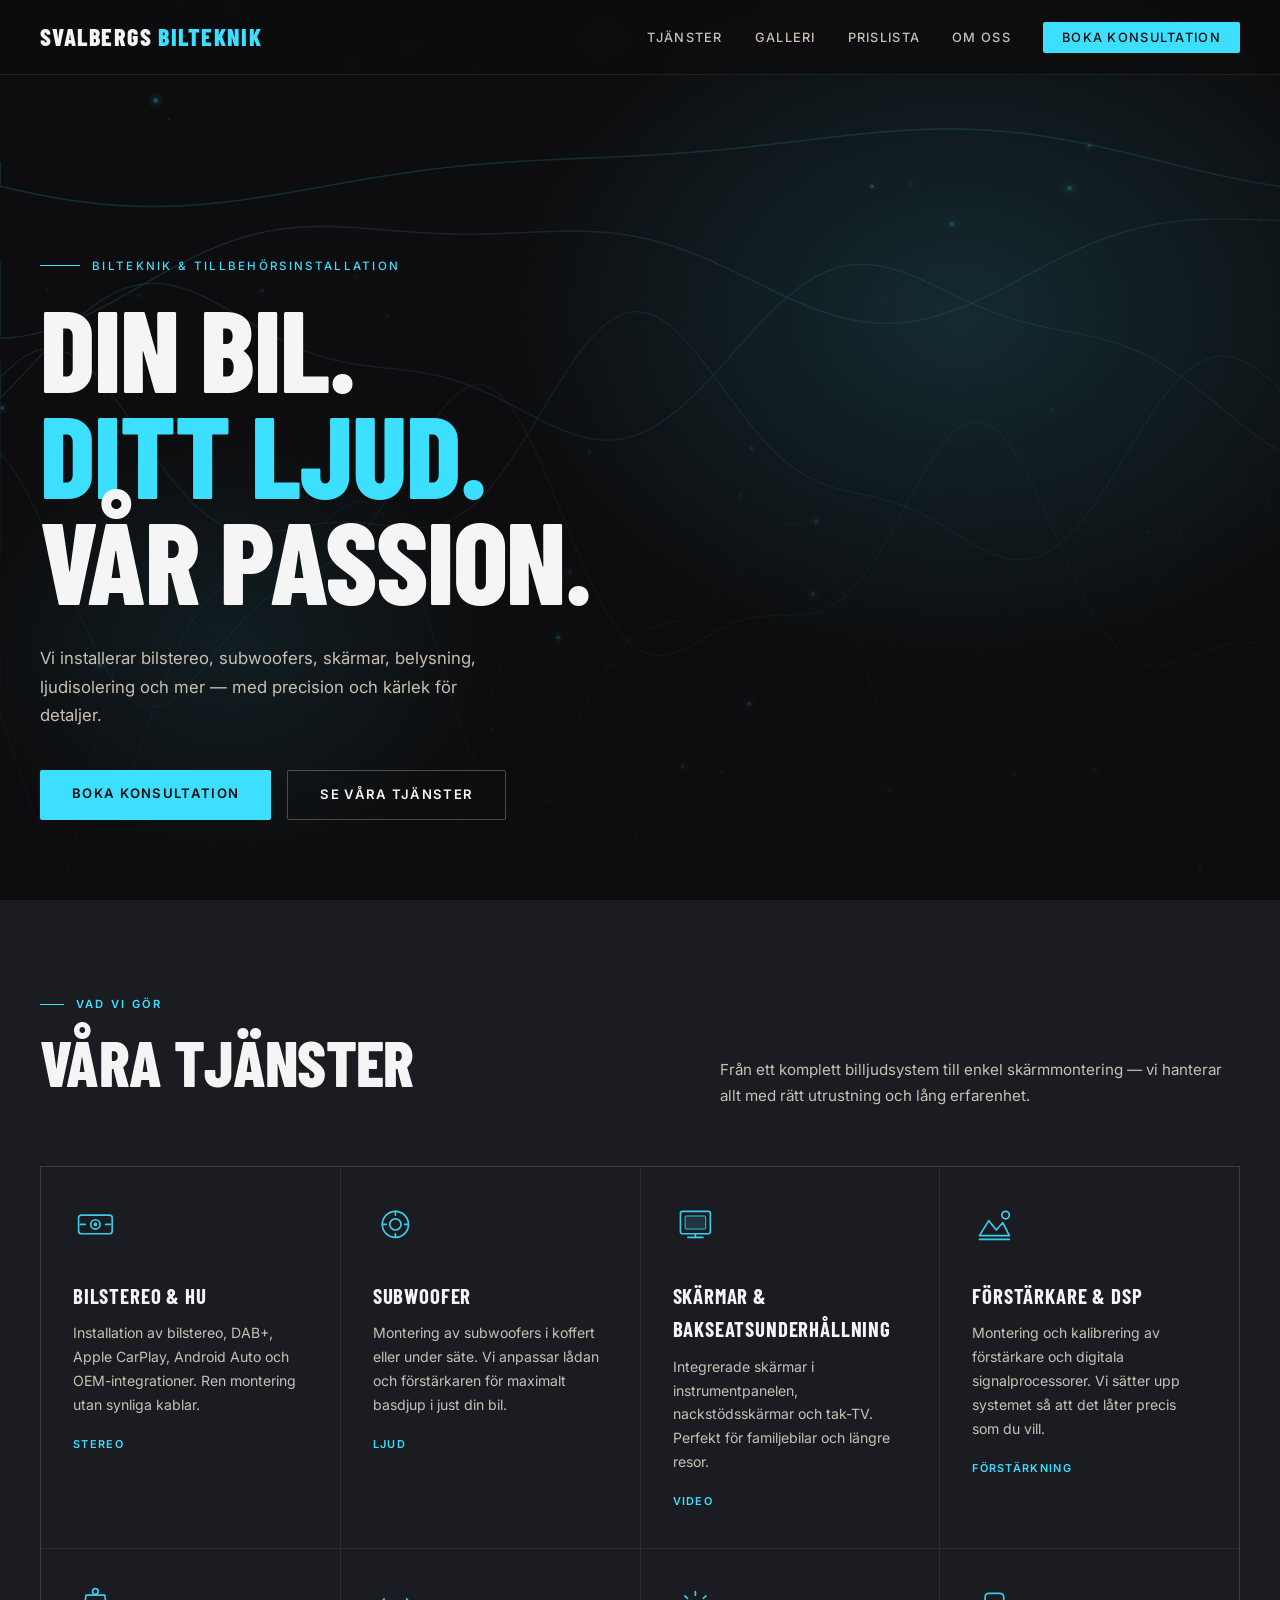
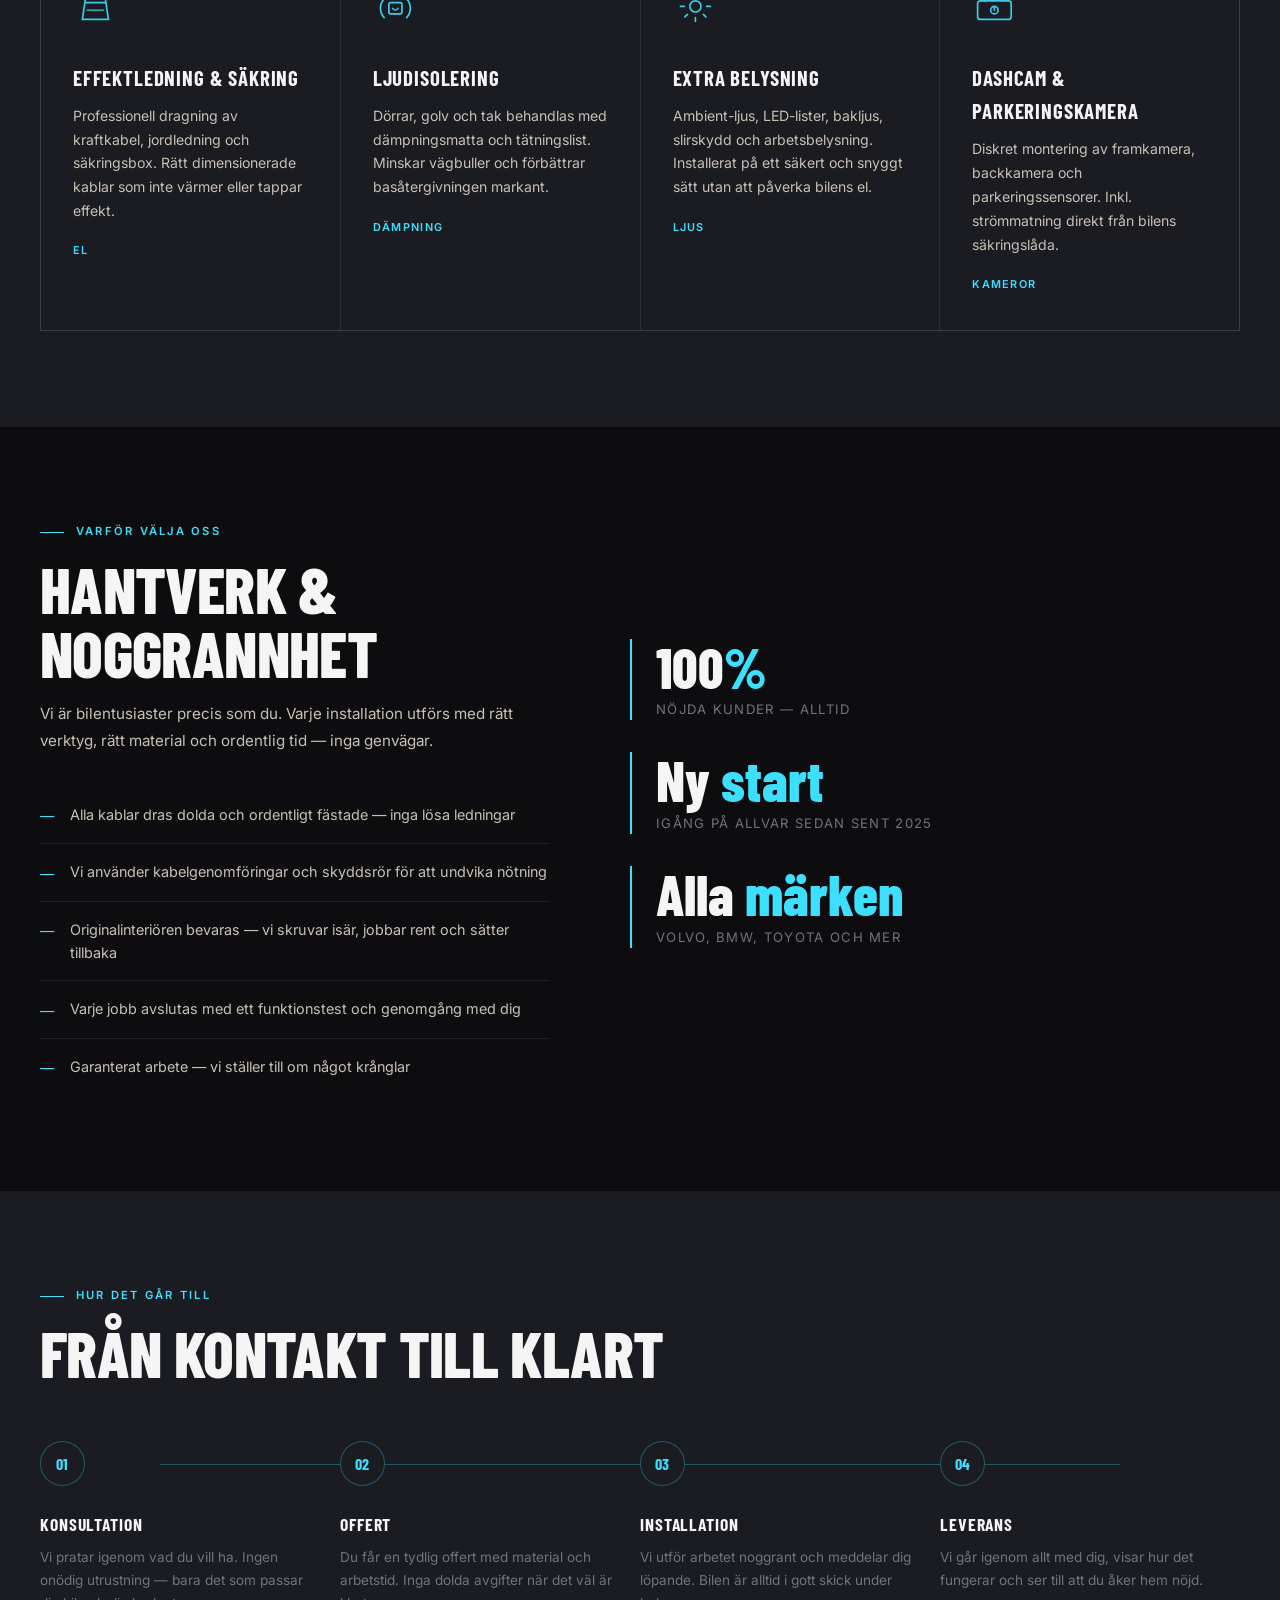
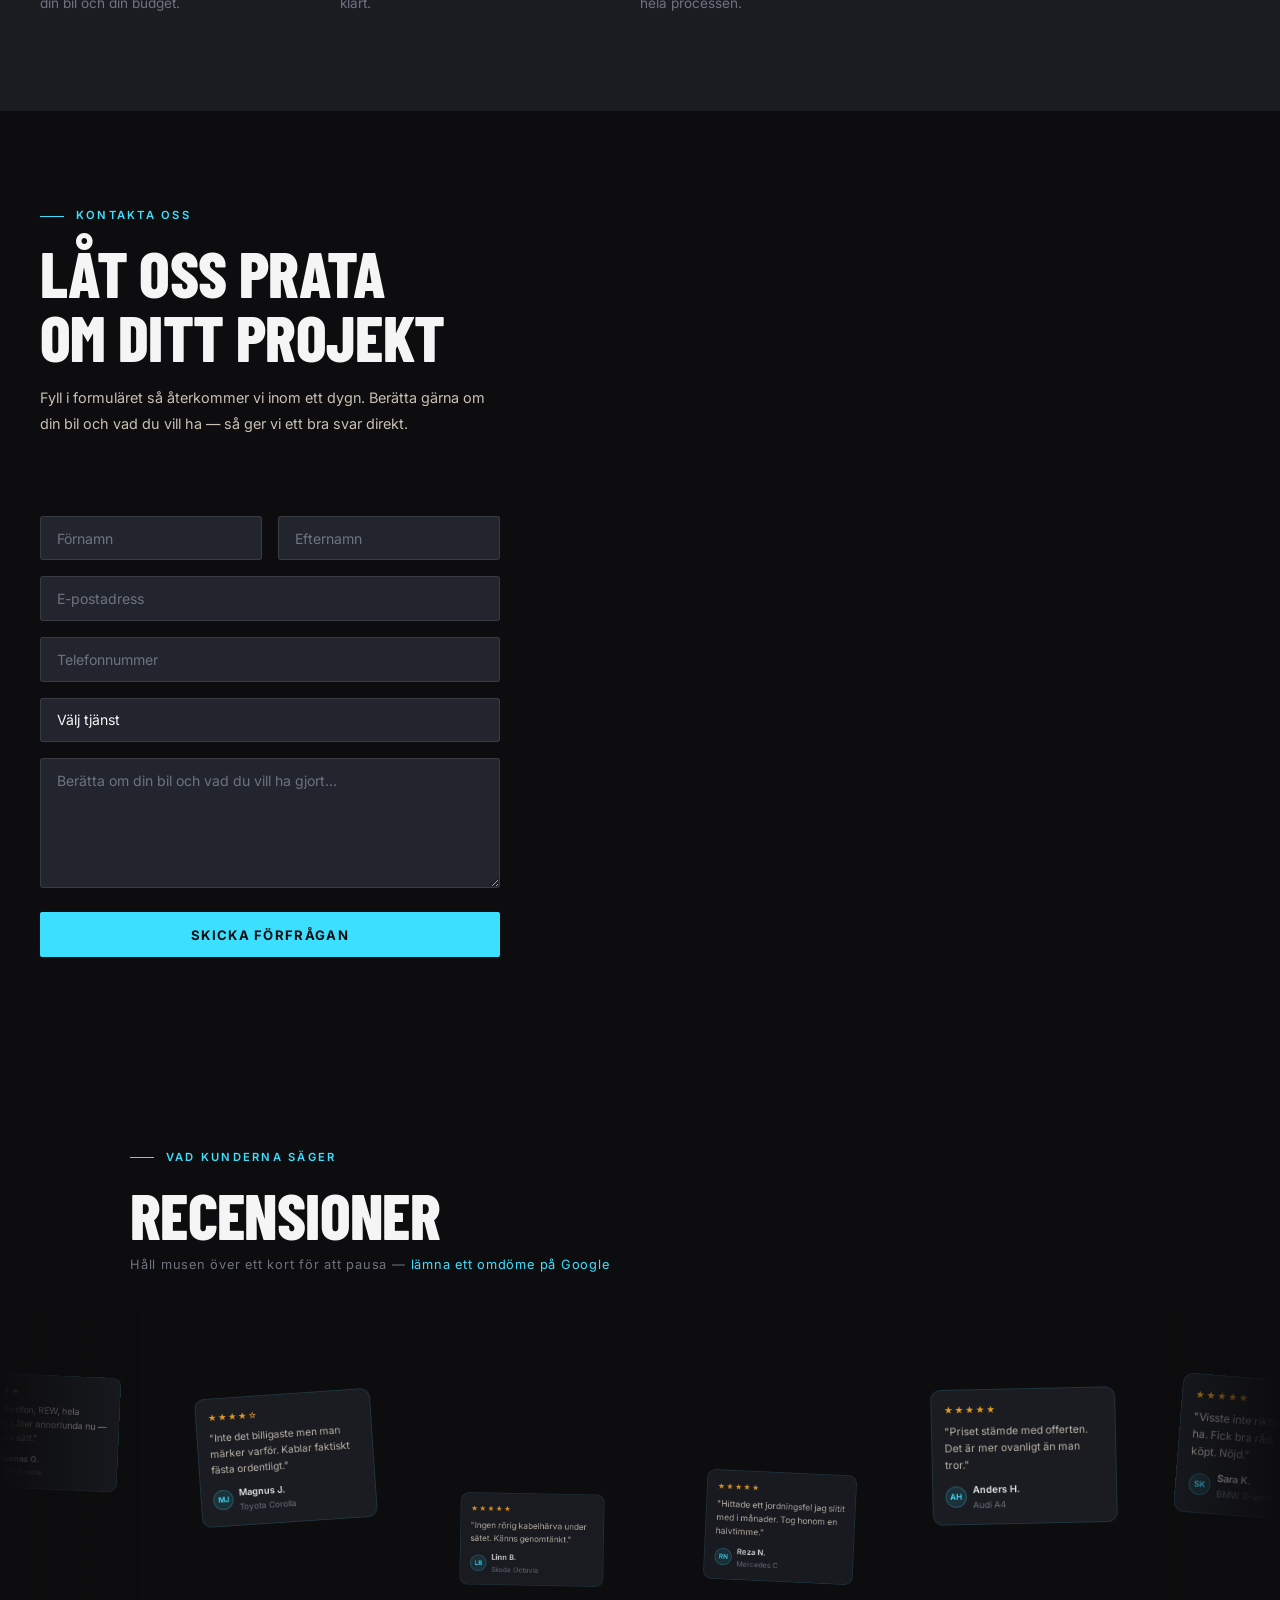
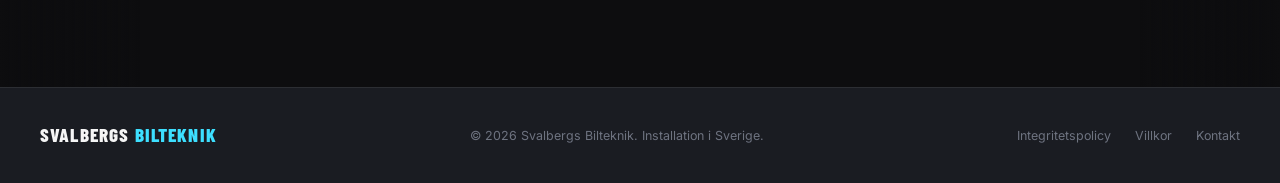
==== commit 0b0667a6: "Add files via upload" ====
--- a/index.html
+++ b/index.html
@@ -913,8 +913,8 @@
         <div class="label">Nöjda kunder — alltid</div>
       </div>
       <div class="why-stat-block">
-        <div class="num">5+</div>
-        <div class="label">Års erfarenhet av installation</div>
+        <div class="num">Ny<span> start</span></div>
+        <div class="label">Igång på allvar sedan sent 2025</div>
       </div>
       <div class="why-stat-block">
         <div class="num">Alla<span> märken</span></div>
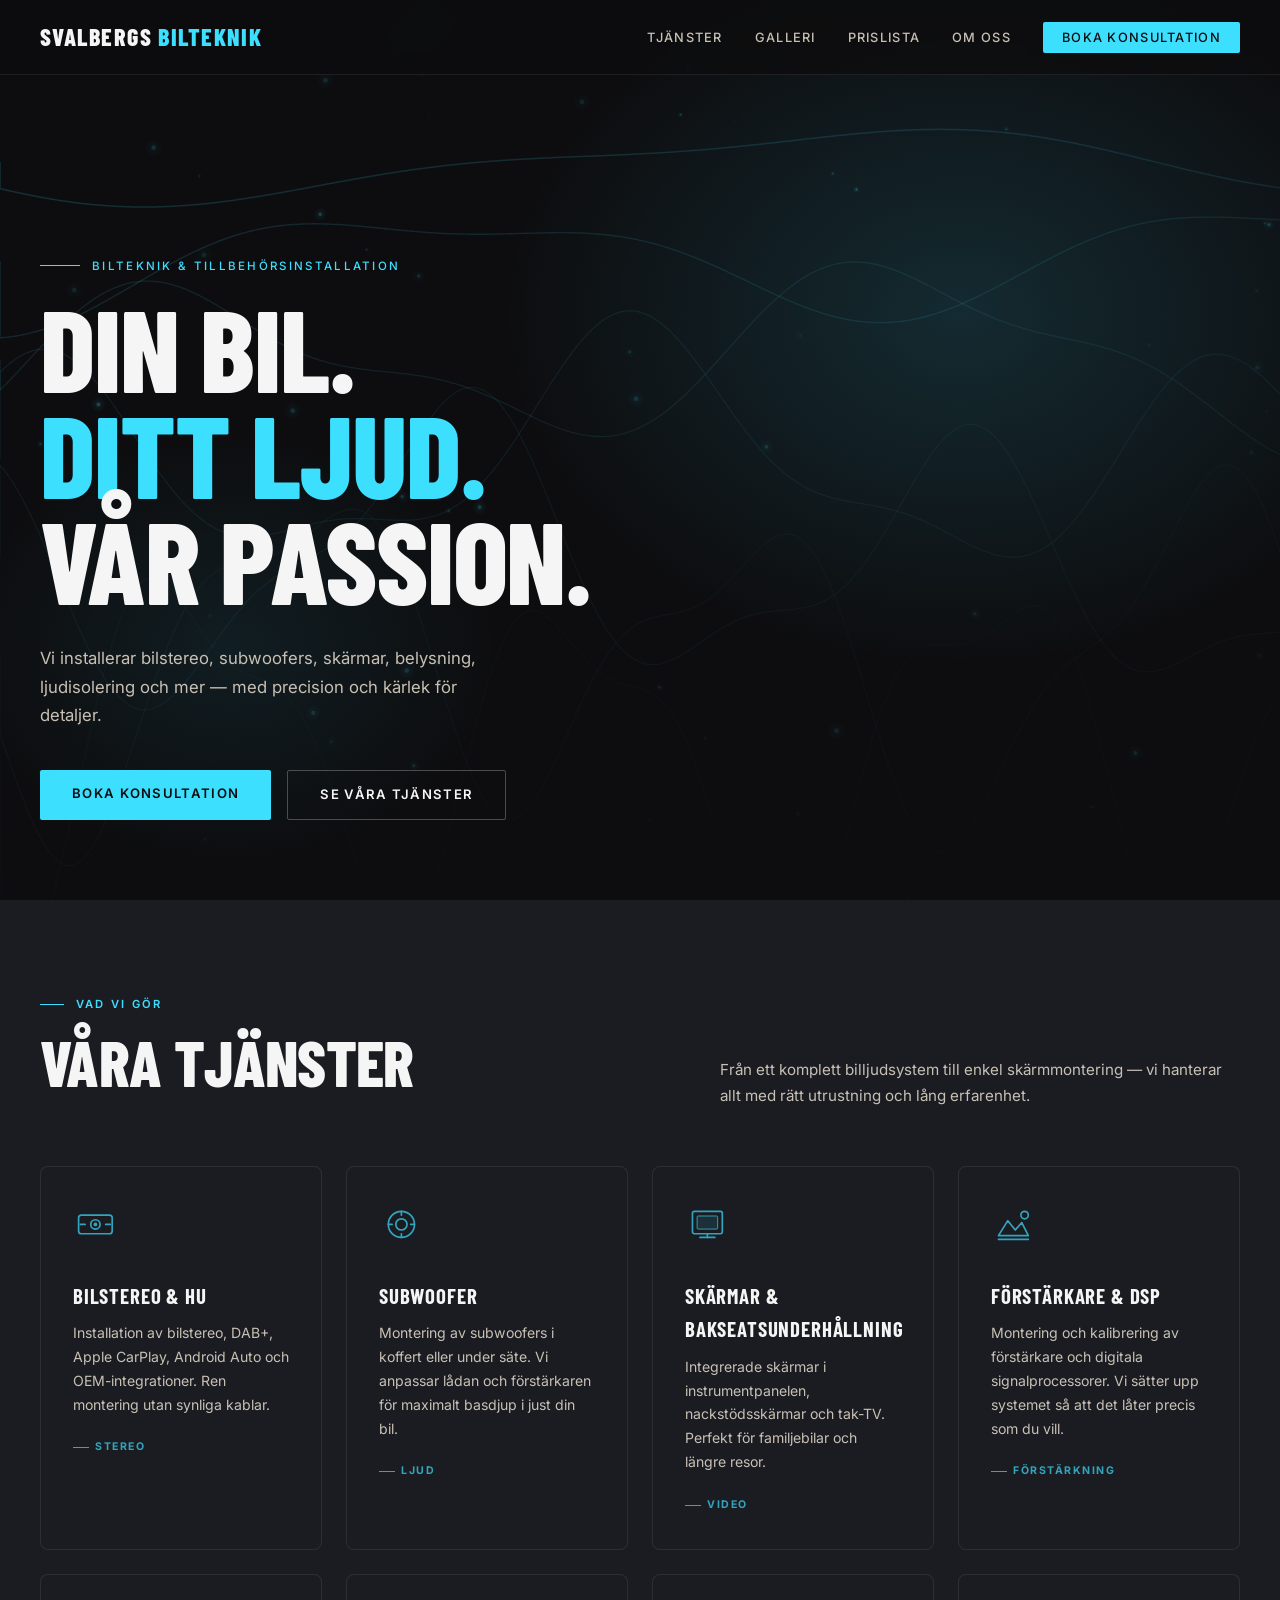
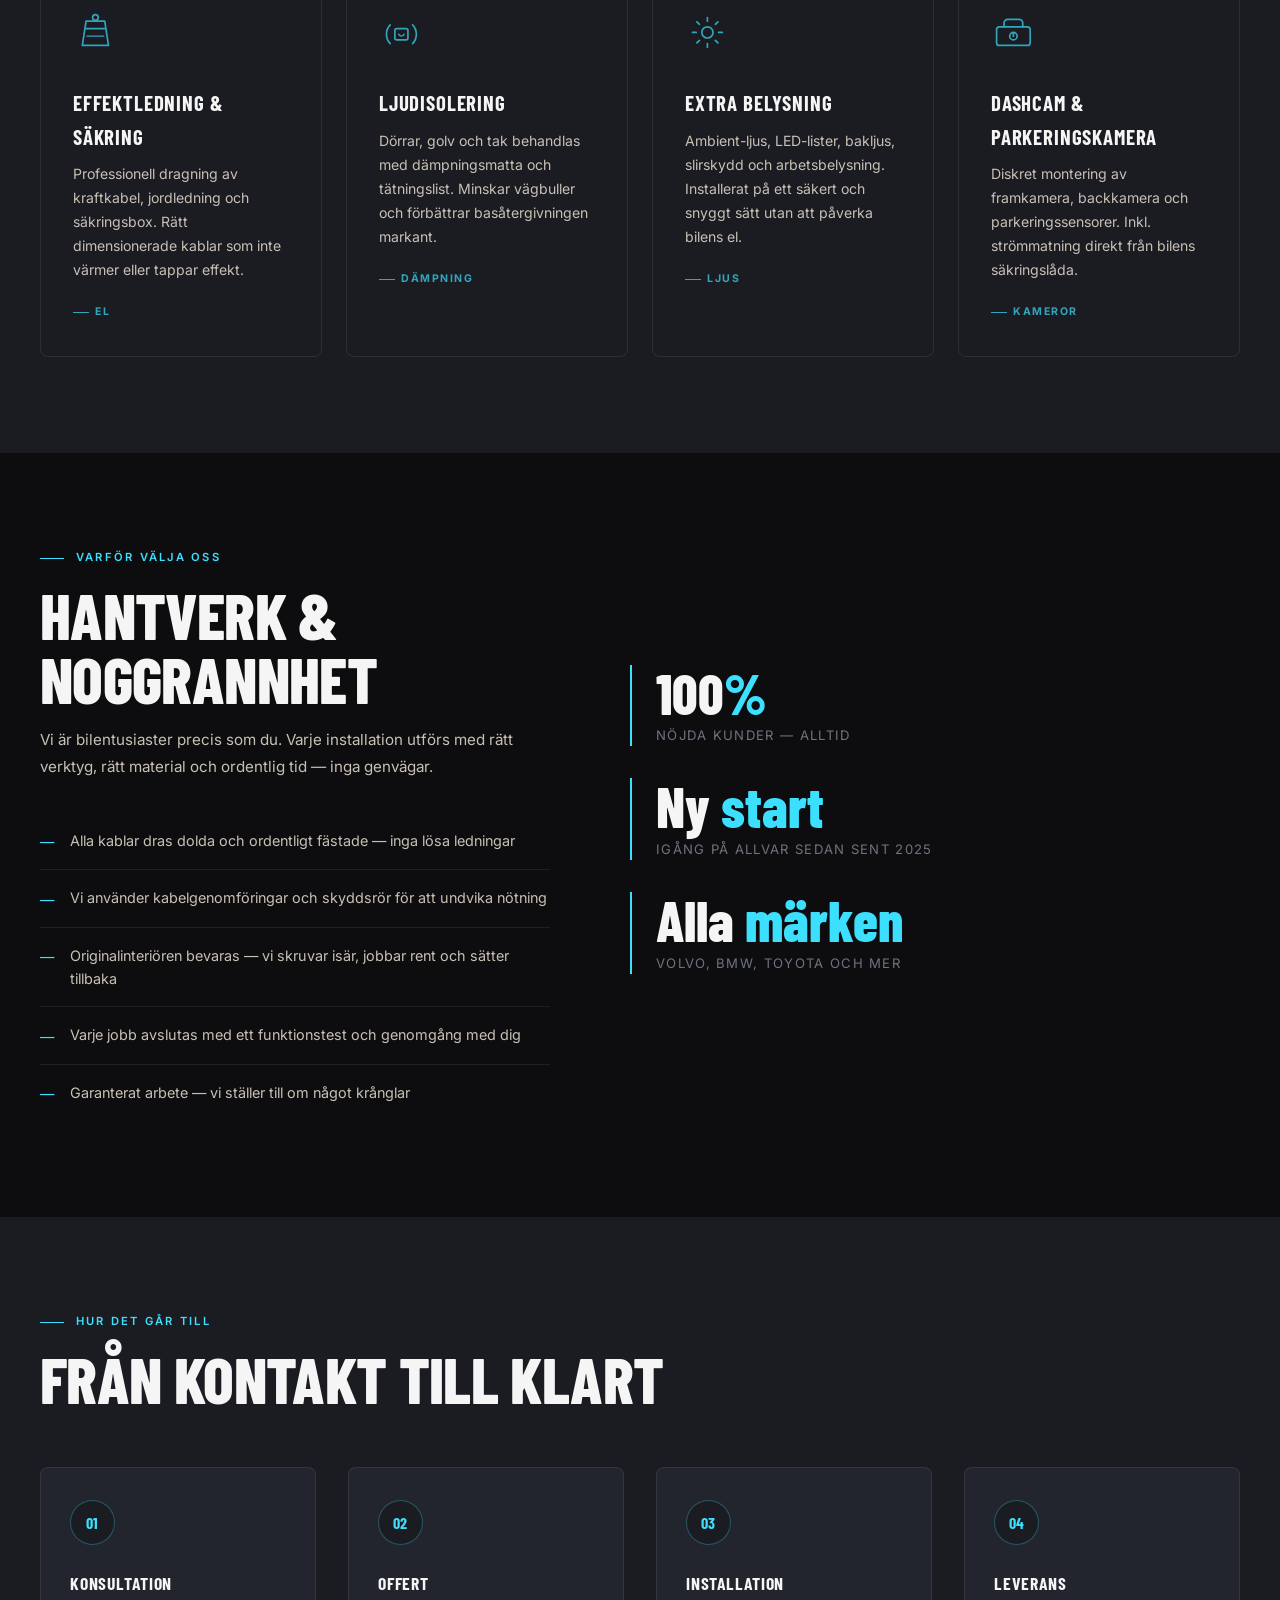
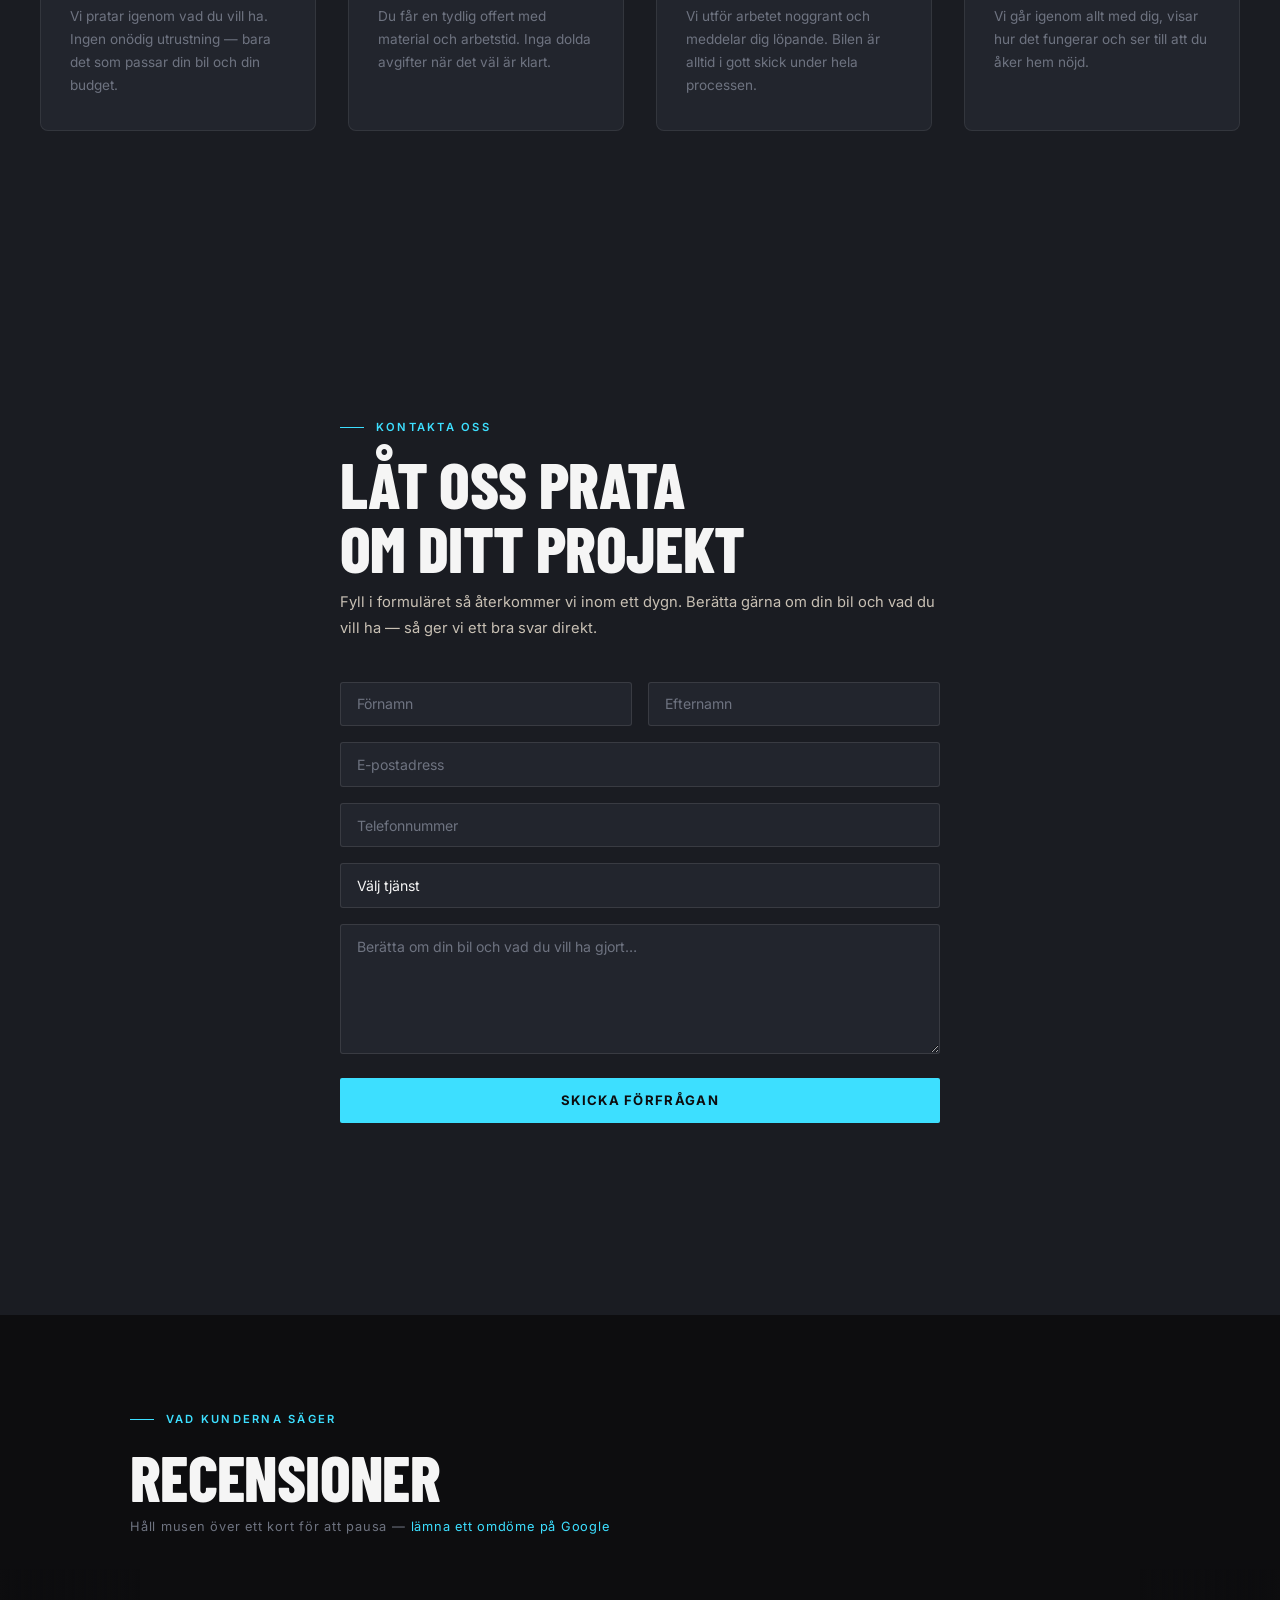
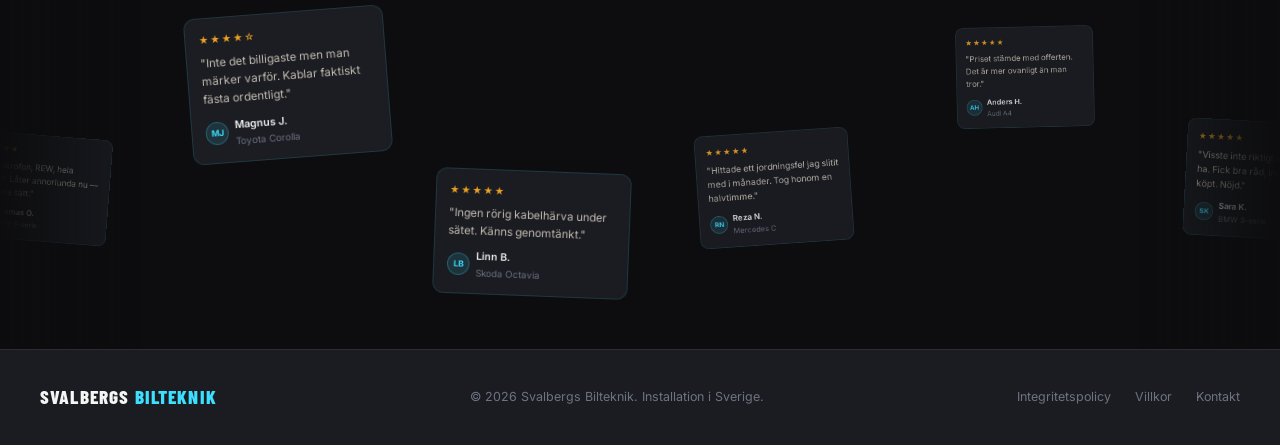
==== commit 6313073b: "New website." ====
--- a/index.html
+++ b/index.html
@@ -3,740 +3,32 @@
 <head>
 <meta charset="UTF-8">
 <meta name="viewport" content="width=device-width, initial-scale=1.0">
-<title>Svalbergs Bilteknik – Installation i Sverige</title>
+<title>Svalbergs Bilteknik – Bilstereo & Installation i Sverige</title>
+<meta name="description" content="Professionell installation av bilstereo, subwoofers, förstärkare, DSP-kalibrering, ljudisolering och mer. Offert alltid kostnadsfritt.">
+<link rel="canonical" href="https://www.svalbergs.se/">
+<!-- Open Graph -->
+<meta property="og:type"        content="website">
+<meta property="og:site_name"   content="Svalbergs Bilteknik">
+<meta property="og:url"         content="https://www.svalbergs.se/">
+<meta property="og:title"       content="Svalbergs Bilteknik – Bilstereo & Installation i Sverige">
+<meta property="og:description" content="Professionell installation av bilstereo, subwoofers, förstärkare, DSP-kalibrering, ljudisolering och mer. Offert alltid kostnadsfritt.">
+<meta property="og:image"       content="https://www.svalbergs.se/img/og-image.jpg">
+<meta property="og:image:width"  content="1200">
+<meta property="og:image:height" content="630">
+<meta property="og:locale"      content="sv_SE">
+<!-- Twitter/X -->
+<meta name="twitter:card"        content="summary_large_image">
+<meta name="twitter:title"       content="Svalbergs Bilteknik – Bilstereo & Installation i Sverige">
+<meta name="twitter:description" content="Professionell installation av bilstereo, subwoofers, förstärkare, DSP-kalibrering, ljudisolering och mer. Offert alltid kostnadsfritt.">
+<meta name="twitter:image"       content="https://www.svalbergs.se/img/og-image.jpg">
+<!-- Fonts -->
 <link rel="preconnect" href="https://fonts.googleapis.com">
 <link rel="preconnect" href="https://fonts.gstatic.com" crossorigin>
 <link href="https://fonts.googleapis.com/css2?family=Barlow+Condensed:wght@400;600;800&family=Inter:wght@400;500;600&display=swap" rel="stylesheet">
-<style>
-  *, *::before, *::after { box-sizing: border-box; margin: 0; padding: 0; }
-
-  :root {
-    --carbon: #0D0D0F;
-    --steel: #1A1C22;
-    --panel: #22252D;
-    --ice: #3DDFFF;
-    --ice-dim: rgba(61,223,255,0.12);
-    --ice-border: rgba(61,223,255,0.3);
-    --tungsten: #C8C0B4;
-    --white: #F5F5F5;
-    --muted: #6E7380;
-    --divider: rgba(255,255,255,0.08);
-  }
-
-  html { scroll-behavior: smooth; }
-
-  body {
-    font-family: 'Inter', sans-serif;
-    background: var(--carbon);
-    color: var(--white);
-    line-height: 1.6;
-    overflow-x: hidden;
-  }
-
-  /* NAV */
-  nav {
-    position: fixed;
-    top: 0; left: 0; right: 0;
-    z-index: 100;
-    display: flex;
-    align-items: center;
-    justify-content: space-between;
-    padding: 1.1rem 2.5rem;
-    background: rgba(13,13,15,0.85);
-    backdrop-filter: blur(12px);
-    border-bottom: 1px solid var(--divider);
-  }
-
-  .nav-logo {
-    font-family: 'Barlow Condensed', sans-serif;
-    font-weight: 800;
-    font-size: 1.5rem;
-    letter-spacing: 0.06em;
-    text-transform: uppercase;
-    color: var(--white);
-    text-decoration: none;
-  }
-
-  .nav-logo span { color: var(--ice); }
-
-  .nav-links {
-    display: flex;
-    gap: 2rem;
-    list-style: none;
-  }
-
-  .nav-links a {
-    font-size: 0.8rem;
-    font-weight: 500;
-    letter-spacing: 0.1em;
-    text-transform: uppercase;
-    color: var(--tungsten);
-    text-decoration: none;
-    transition: color 0.2s;
-  }
-
-  .nav-links a:hover { color: var(--white); }
-
-  .nav-cta {
-    font-family: 'Inter', sans-serif;
-    font-size: 0.78rem;
-    font-weight: 600;
-    letter-spacing: 0.08em;
-    text-transform: uppercase;
-    color: var(--carbon) !important;
-    background: var(--ice);
-    padding: 0.5rem 1.2rem;
-    border-radius: 2px;
-    text-decoration: none;
-    transition: opacity 0.2s;
-  }
-
-  .nav-cta:hover { opacity: 0.85; color: var(--carbon) !important; }
-
-  /* HERO */
-  .hero {
-    min-height: 100vh;
-    display: flex;
-    flex-direction: column;
-    justify-content: flex-end;
-    padding: 7rem 2.5rem 5rem;
-    position: relative;
-    overflow: hidden;
-  }
-
-  .hero-bg {
-    position: absolute;
-    inset: 0;
-    background:
-      radial-gradient(ellipse 55% 60% at 75% 35%, rgba(61,223,255,0.14) 0%, transparent 65%),
-      radial-gradient(ellipse 35% 40% at 18% 72%, rgba(61,223,255,0.08) 0%, transparent 60%),
-      radial-gradient(ellipse 80% 35% at 50% 102%, rgba(13,13,15,0.98) 0%, transparent 70%),
-      linear-gradient(160deg, rgba(13,13,15,0.3) 0%, rgba(13,13,15,0.92) 100%);
-    pointer-events: none;
-  }
-
-  /* particle + waveform canvas */
-  #waveform {
-    position: absolute;
-    top: 0; left: 0;
-    width: 100%; height: 100%;
-    opacity: 1;
-    pointer-events: none;
-  }
-
-  .hero-eyebrow {
-    font-size: 0.72rem;
-    font-weight: 500;
-    letter-spacing: 0.2em;
-    text-transform: uppercase;
-    color: var(--ice);
-    margin-bottom: 1.2rem;
-    position: relative;
-    display: flex;
-    align-items: center;
-    gap: 0.75rem;
-  }
-
-  .hero-eyebrow::before {
-    content: '';
-    display: inline-block;
-    width: 2.5rem;
-    height: 1px;
-    background: var(--ice);
-  }
-
-  .hero h1 {
-    font-family: 'Barlow Condensed', sans-serif;
-    font-weight: 800;
-    font-size: clamp(3.5rem, 9vw, 8rem);
-    line-height: 0.92;
-    letter-spacing: -0.01em;
-    text-transform: uppercase;
-    max-width: 900px;
-    position: relative;
-  }
-
-  .hero h1 .accent { color: var(--ice); }
-
-  .hero-sub {
-    margin-top: 2rem;
-    font-size: 1.05rem;
-    color: var(--tungsten);
-    max-width: 480px;
-    line-height: 1.7;
-    position: relative;
-  }
-
-  .hero-actions {
-    margin-top: 2.5rem;
-    display: flex;
-    gap: 1rem;
-    flex-wrap: wrap;
-    position: relative;
-  }
-
-  .btn-primary {
-    display: inline-block;
-    font-family: 'Inter', sans-serif;
-    font-size: 0.82rem;
-    font-weight: 600;
-    letter-spacing: 0.1em;
-    text-transform: uppercase;
-    color: var(--carbon);
-    background: var(--ice);
-    padding: 0.85rem 2rem;
-    border-radius: 2px;
-    text-decoration: none;
-    transition: opacity 0.2s;
-  }
-
-  .btn-primary:hover { opacity: 0.85; }
-
-  .btn-ghost {
-    display: inline-block;
-    font-family: 'Inter', sans-serif;
-    font-size: 0.82rem;
-    font-weight: 600;
-    letter-spacing: 0.1em;
-    text-transform: uppercase;
-    color: var(--white);
-    border: 1px solid rgba(255,255,255,0.25);
-    padding: 0.85rem 2rem;
-    border-radius: 2px;
-    text-decoration: none;
-    transition: border-color 0.2s, color 0.2s;
-  }
-
-  .btn-ghost:hover { border-color: var(--ice); color: var(--ice); }
-
-  /* SECTION COMMON */
-  section { padding: 6rem 2.5rem; }
-
-  .section-label {
-    font-size: 0.7rem;
-    font-weight: 600;
-    letter-spacing: 0.2em;
-    text-transform: uppercase;
-    color: var(--ice);
-    margin-bottom: 1rem;
-    display: flex;
-    align-items: center;
-    gap: 0.75rem;
-  }
-
-  .section-label::before {
-    content: '';
-    display: inline-block;
-    width: 1.5rem;
-    height: 1px;
-    background: var(--ice);
-  }
-
-  .section-title {
-    font-family: 'Barlow Condensed', sans-serif;
-    font-weight: 800;
-    font-size: clamp(2.2rem, 5vw, 4rem);
-    text-transform: uppercase;
-    line-height: 1;
-    letter-spacing: -0.01em;
-    margin-bottom: 1rem;
-  }
-
-  .section-desc {
-    color: var(--tungsten);
-    max-width: 520px;
-    font-size: 0.95rem;
-    line-height: 1.75;
-  }
-
-  /* SERVICES */
-  #tjanster { background: var(--steel); }
-
-  .services-header {
-    display: flex;
-    align-items: flex-end;
-    justify-content: space-between;
-    margin-bottom: 3.5rem;
-    flex-wrap: wrap;
-    gap: 1.5rem;
-  }
-
-  .services-grid {
-    display: grid;
-    grid-template-columns: repeat(auto-fill, minmax(260px, 1fr));
-    gap: 1px;
-    background: var(--divider);
-    border: 1px solid var(--divider);
-  }
-
-  .service-card {
-    background: var(--steel);
-    padding: 2.2rem 2rem;
-    transition: background 0.2s;
-    cursor: default;
-  }
-
-  .service-card:hover { background: var(--panel); }
-
-  .service-icon {
-    width: 2.8rem;
-    height: 2.8rem;
-    margin-bottom: 1.5rem;
-    opacity: 0.9;
-  }
-
-  .service-card h3 {
-    font-family: 'Barlow Condensed', sans-serif;
-    font-weight: 700;
-    font-size: 1.3rem;
-    text-transform: uppercase;
-    letter-spacing: 0.04em;
-    margin-bottom: 0.6rem;
-    color: var(--white);
-  }
-
-  .service-card p {
-    font-size: 0.88rem;
-    color: var(--tungsten);
-    line-height: 1.7;
-  }
-
-  .service-tag {
-    display: inline-block;
-    margin-top: 1.2rem;
-    font-size: 0.68rem;
-    letter-spacing: 0.12em;
-    text-transform: uppercase;
-    color: var(--ice);
-    font-weight: 600;
-  }
-
-  /* WHY US */
-  #varfor { background: var(--carbon); }
-
-  .why-grid {
-    display: grid;
-    grid-template-columns: 1fr 1fr;
-    gap: 5rem;
-    align-items: center;
-    max-width: 1100px;
-  }
-
-  .why-visual {
-    position: relative;
-  }
-
-  .why-stat-block {
-    border-left: 2px solid var(--ice);
-    padding-left: 1.5rem;
-    margin-bottom: 2rem;
-  }
-
-  .why-stat-block .num {
-    font-family: 'Barlow Condensed', sans-serif;
-    font-weight: 800;
-    font-size: 3.5rem;
-    line-height: 1;
-    color: var(--white);
-  }
-
-  .why-stat-block .num span { color: var(--ice); }
-
-  .why-stat-block .label {
-    font-size: 0.82rem;
-    color: var(--muted);
-    text-transform: uppercase;
-    letter-spacing: 0.1em;
-    margin-top: 0.3rem;
-  }
-
-  .why-points { list-style: none; margin-top: 2rem; }
-
-  .why-points li {
-    display: flex;
-    gap: 1rem;
-    align-items: flex-start;
-    padding: 1rem 0;
-    border-bottom: 1px solid var(--divider);
-    font-size: 0.9rem;
-    color: var(--tungsten);
-  }
-
-  .why-points li:last-child { border-bottom: none; }
-
-  .why-points li::before {
-    content: '—';
-    color: var(--ice);
-    flex-shrink: 0;
-    margin-top: 0.1rem;
-  }
-
-  /* PROCESS */
-  #process { background: var(--steel); }
-
-  .process-steps {
-    display: grid;
-    grid-template-columns: repeat(4, 1fr);
-    gap: 0;
-    margin-top: 3.5rem;
-    position: relative;
-  }
-
-  .process-steps::before {
-    content: '';
-    position: absolute;
-    top: 1.4rem;
-    left: 10%;
-    right: 10%;
-    height: 1px;
-    background: var(--ice-border);
-  }
-
-  .step {
-    padding: 0 1.5rem 0 0;
-    position: relative;
-  }
-
-  .step-num {
-    width: 2.8rem;
-    height: 2.8rem;
-    border-radius: 50%;
-    border: 1px solid var(--ice-border);
-    display: flex;
-    align-items: center;
-    justify-content: center;
-    font-family: 'Barlow Condensed', sans-serif;
-    font-weight: 700;
-    font-size: 1rem;
-    color: var(--ice);
-    background: var(--steel);
-    margin-bottom: 1.5rem;
-    position: relative;
-    z-index: 1;
-  }
-
-  .step h4 {
-    font-family: 'Barlow Condensed', sans-serif;
-    font-weight: 700;
-    font-size: 1.1rem;
-    text-transform: uppercase;
-    letter-spacing: 0.05em;
-    margin-bottom: 0.5rem;
-    color: var(--white);
-  }
-
-  .step p {
-    font-size: 0.85rem;
-    color: var(--muted);
-    line-height: 1.7;
-  }
-
-  /* CONTACT */
-  #kontakt { background: var(--carbon); }
-
-  .contact-grid {
-    display: grid;
-    grid-template-columns: 1fr 1fr;
-    gap: 5rem;
-    align-items: start;
-    max-width: 1000px;
-  }
-
-  .contact-info p {
-    font-size: 0.9rem;
-    color: var(--tungsten);
-    margin-bottom: 2.5rem;
-    line-height: 1.75;
-  }
-
-  .contact-detail {
-    display: flex;
-    flex-direction: column;
-    gap: 1rem;
-    margin-bottom: 2.5rem;
-  }
-
-  .contact-item {
-    display: flex;
-    align-items: center;
-    gap: 0.75rem;
-    font-size: 0.88rem;
-    color: var(--tungsten);
-  }
-
-  .contact-item .cicon {
-    width: 1.8rem;
-    height: 1.8rem;
-    background: var(--ice-dim);
-    border: 1px solid var(--ice-border);
-    border-radius: 4px;
-    display: flex;
-    align-items: center;
-    justify-content: center;
-    flex-shrink: 0;
-  }
-
-  .contact-item .cicon svg {
-    width: 0.95rem;
-    height: 0.95rem;
-    stroke: var(--ice);
-  }
-
-  form { display: flex; flex-direction: column; gap: 1rem; }
-
-  .field-group {
-    display: grid;
-    grid-template-columns: 1fr 1fr;
-    gap: 1rem;
-  }
-
-  input, textarea, select {
-    width: 100%;
-    background: var(--panel);
-    border: 1px solid rgba(255,255,255,0.1);
-    border-radius: 3px;
-    color: var(--white);
-    font-family: 'Inter', sans-serif;
-    font-size: 0.88rem;
-    padding: 0.8rem 1rem;
-    outline: none;
-    transition: border-color 0.2s;
-  }
-
-  input::placeholder, textarea::placeholder { color: var(--muted); }
-
-  input:focus, textarea:focus, select:focus {
-    border-color: var(--ice-border);
-  }
-
-  textarea { resize: vertical; min-height: 130px; }
-
-  select { appearance: none; cursor: pointer; }
-  select option { background: var(--panel); }
-
-  .form-submit {
-    width: 100%;
-    padding: 0.9rem;
-    background: var(--ice);
-    border: none;
-    border-radius: 2px;
-    font-family: 'Inter', sans-serif;
-    font-size: 0.82rem;
-    font-weight: 700;
-    letter-spacing: 0.1em;
-    text-transform: uppercase;
-    color: var(--carbon);
-    cursor: pointer;
-    transition: opacity 0.2s;
-    margin-top: 0.5rem;
-  }
-
-  .form-submit:hover { opacity: 0.85; }
-
-  /* FOOTER */
-  footer {
-    background: var(--steel);
-    border-top: 1px solid var(--divider);
-    padding: 2rem 2.5rem;
-    display: flex;
-    align-items: center;
-    justify-content: space-between;
-    flex-wrap: wrap;
-    gap: 1rem;
-  }
-
-  footer .logo {
-    font-family: 'Barlow Condensed', sans-serif;
-    font-weight: 800;
-    font-size: 1.2rem;
-    letter-spacing: 0.06em;
-    text-transform: uppercase;
-    color: var(--white);
-  }
-
-  footer .logo span { color: var(--ice); }
-
-  footer p {
-    font-size: 0.78rem;
-    color: var(--muted);
-  }
-
-  footer a {
-    color: var(--muted);
-    text-decoration: none;
-    font-size: 0.78rem;
-  }
-
-  footer a:hover { color: var(--ice); }
-
-  /* RESPONSIVE */
-  @media (max-width: 900px) {
-    nav { padding: 1rem 1.5rem; }
-    .nav-links { display: none; }
-    section { padding: 4.5rem 1.5rem; }
-    .hero { padding: 6rem 1.5rem 4rem; }
-    .why-grid, .contact-grid { grid-template-columns: 1fr; gap: 3rem; }
-    .process-steps { grid-template-columns: 1fr 1fr; gap: 2rem; }
-    .process-steps::before { display: none; }
-    .services-header { flex-direction: column; align-items: flex-start; }
-    .field-group { grid-template-columns: 1fr; }
-    footer { flex-direction: column; align-items: flex-start; }
-  }
-
-  @media (max-width: 560px) {
-    .process-steps { grid-template-columns: 1fr; }
-    .hero h1 { font-size: 3.2rem; }
-  }
-
-  /* Mobile hamburger */
-  .hamburger {
-    display: none;
-    flex-direction: column;
-    gap: 5px;
-    cursor: pointer;
-    background: none;
-    border: none;
-    padding: 4px;
-  }
-  .hamburger span {
-    display: block;
-    width: 24px;
-    height: 2px;
-    background: var(--white);
-    border-radius: 2px;
-    transition: transform 0.3s, opacity 0.3s;
-  }
-  .hamburger.open span:nth-child(1) { transform: translateY(7px) rotate(45deg); }
-  .hamburger.open span:nth-child(2) { opacity: 0; }
-  .hamburger.open span:nth-child(3) { transform: translateY(-7px) rotate(-45deg); }
-
-  .mobile-menu {
-    display: none;
-    position: fixed;
-    top: 0; left: 0; right: 0; bottom: 0;
-    background: rgba(13,13,15,0.98);
-    z-index: 99;
-    flex-direction: column;
-    align-items: center;
-    justify-content: center;
-    gap: 2rem;
-  }
-  .mobile-menu.open { display: flex; }
-  .mobile-menu a {
-    font-family: 'Barlow Condensed', sans-serif;
-    font-weight: 800;
-    font-size: 2.8rem;
-    text-transform: uppercase;
-    color: var(--white);
-    text-decoration: none;
-    letter-spacing: 0.04em;
-    transition: color 0.2s;
-  }
-  .mobile-menu a:hover { color: var(--ice); }
-  .mobile-menu .m-cta {
-    font-family: 'Inter', sans-serif;
-    font-size: 0.9rem !important;
-    font-weight: 700;
-    letter-spacing: 0.1em;
-    color: var(--carbon) !important;
-    background: var(--ice);
-    padding: 0.85rem 2.5rem;
-    border-radius: 2px;
-    margin-top: 1rem;
-  }
-
-  /* Floating mobile CTA */
-  .float-cta {
-    display: none;
-    position: fixed;
-    bottom: 1.5rem;
-    right: 1.5rem;
-    z-index: 98;
-    background: var(--ice);
-    color: var(--carbon);
-    font-family: 'Inter', sans-serif;
-    font-size: 0.65rem;
-    font-weight: 700;
-    letter-spacing: 0.08em;
-    text-transform: uppercase;
-    text-decoration: none;
-    width: 3.8rem;
-    height: 3.8rem;
-    border-radius: 50%;
-    box-shadow: 0 4px 24px rgba(61,223,255,0.35);
-    display: none;
-    align-items: center;
-    justify-content: center;
-    text-align: center;
-    line-height: 1.2;
-    transition: opacity 0.2s, box-shadow 0.2s, transform 0.2s;
-  }
-  .float-cta:hover {
-    opacity: 0.9;
-    box-shadow: 0 6px 30px rgba(61,223,255,0.5);
-    transform: scale(1.08);
-  }
-
-  @media (max-width: 900px) {
-    .hamburger { display: flex; }
-    .float-cta { display: flex; }
-  }
-
-  .social-link { color: var(--muted); transition: color 0.2s; display:flex;align-items:center; }
-  .social-link:hover { color: var(--ice); }
-
-  /* Floating reviews */
-  .review-stage {
-    position: relative;
-    width: 100%;
-    height: 380px;
-    overflow: hidden;
-  }
-  .review-stage::before, .review-stage::after {
-    content: '';
-    position: absolute;
-    top: 0; bottom: 0;
-    width: 140px;
-    z-index: 10;
-    pointer-events: none;
-  }
-  .review-stage::before { left: 0; background: linear-gradient(to right, var(--carbon), transparent); }
-  .review-stage::after  { right: 0; background: linear-gradient(to left, var(--carbon), transparent); }
-
-  .rv-card {
-    position: absolute;
-    width: 210px;
-    background: var(--steel);
-    border: 1px solid rgba(61,223,255,0.15);
-    border-radius: 12px;
-    padding: 14px;
-    cursor: default;
-    transition: transform 0.3s ease, border-color 0.3s, box-shadow 0.3s;
-    will-change: transform, left;
-    user-select: none;
-  }
-  .rv-card:hover {
-    border-color: rgba(61,223,255,0.5);
-    box-shadow: 0 8px 32px rgba(61,223,255,0.12);
-    z-index: 50 !important;
-    transform: translateY(-6px) rotate(0deg) scale(1.05) !important;
-  }
-  .rv-stars { color: #f5a623; font-size: 10px; letter-spacing: 2px; margin-bottom: 7px; }
-  .rv-text  { font-size: 12px; color: var(--tungsten); line-height: 1.6; margin-bottom: 10px; }
-  .rv-foot  { display: flex; align-items: center; gap: 7px; }
-  .rv-av {
-    width: 24px; height: 24px; border-radius: 50%;
-    background: var(--ice-dim); border: 1px solid var(--ice-border);
-    color: var(--ice); font-size: 9px; font-weight: 700;
-    display: flex; align-items: center; justify-content: center; flex-shrink: 0;
-  }
-  .rv-name { font-size: 11px; font-weight: 600; color: var(--white); }
-  .rv-car  { font-size: 10px; color: var(--muted); }
-</style>
+<!-- CSS -->
+<link rel="stylesheet" href="css/shared.css">
 </head>
-<body>
-
-<!-- NAV -->
+<body><!-- NAV -->
 <nav>
   <a href="#" class="nav-logo">Svalbergs<span> Bilteknik</span></a>
   <ul class="nav-links">
@@ -954,20 +246,15 @@
 </section>
 
 <!-- CONTACT -->
-<section id="kontakt">
-  <div class="contact-grid">
-    <div class="contact-info">
-      <div class="section-label">Kontakta oss</div>
-      <h2 class="section-title">Låt oss prata<br>om ditt projekt</h2>
-      <p>Fyll i formuläret så återkommer vi inom ett dygn. Berätta gärna om din bil och vad du vill ha — så ger vi ett bra svar direkt.</p>
-
-      <div class="contact-detail">
-        
-    </div>
-
-    <form action="https://formspree.io/f/xrewjldg" method="POST">
-        <input type="hidden" name="_next" value="https://www.svalbergs.se/tack.html">
-      <div class="field-group">
+<section id="kontakt" style="background:var(--steel);">
+  <div style="max-width:680px;margin:0 auto;padding:6rem 2.5rem;">
+    <div class="section-label">Kontakta oss</div>
+    <h2 class="section-title" style="margin-bottom:0.6rem;">Låt oss prata<br>om ditt projekt</h2>
+    <p style="color:var(--tungsten);font-size:0.92rem;line-height:1.75;margin-bottom:2.5rem;">Fyll i formuläret så återkommer vi inom ett dygn. Berätta gärna om din bil och vad du vill ha — så ger vi ett bra svar direkt.</p>
+
+    <form action="https://formspree.io/f/xrewjldg" method="POST" style="display:flex;flex-direction:column;gap:1rem;">
+      <input type="hidden" name="_next" value="https://www.svalbergs.se/tack.html">
+      <div style="display:grid;grid-template-columns:1fr 1fr;gap:1rem;">
         <input type="text" name="fornamn" placeholder="Förnamn" required>
         <input type="text" name="efternamn" placeholder="Efternamn" required>
       </div>
@@ -975,7 +262,7 @@
       <input type="tel" name="telefon" placeholder="Telefonnummer">
       <select name="tjanst">
         <option value="" disabled selected>Välj tjänst</option>
-        <option>Bilstereo / Stereo</option>
+        <option>Bilstereo / Radio</option>
         <option>Subwoofer</option>
         <option>Skärm & Video</option>
         <option>Förstärkare & DSP</option>
@@ -1008,193 +295,13 @@
   <div class="logo">Svalbergs<span> Bilteknik</span></div>
   <p>© <span id="yr"></span> Svalbergs Bilteknik. Installation i Sverige.</p>
   <div style="display:flex;gap:1.5rem;">
-    <a href="#">Integritetspolicy</a>
-    <a href="#">Villkor</a>
+    <a href="integritetspolicy.html">Integritetspolicy</a>
+    <a href="villkor.html">Villkor</a>
     <a href="#kontakt">Kontakt</a>
   </div>
 </footer>
 
-<script>
-/* Waveform animation */
-(function() {
-  const canvas = document.getElementById('waveform');
-  const ctx = canvas.getContext('2d');
-  let w, h, t = 0;
-  let mouse = { x: 0.5, y: 0.5 };
-
-  function resize() {
-    w = canvas.width = canvas.offsetWidth;
-    h = canvas.height = canvas.offsetHeight;
-  }
-  resize();
-  window.addEventListener('resize', resize);
-
-  document.addEventListener('mousemove', function(e) {
-    mouse.x = e.clientX / window.innerWidth;
-    mouse.y = e.clientY / window.innerHeight;
-  });
-
-  // Particles
-  const PARTICLE_COUNT = 70;
-  const particles = [];
-  for (let i = 0; i < PARTICLE_COUNT; i++) {
-    particles.push({
-      x: Math.random(),
-      y: Math.random(),
-      r: 0.6 + Math.random() * 1.8,
-      vx: (Math.random() - 0.5) * 0.00015,
-      vy: (Math.random() - 0.5) * 0.00015,
-      alpha: 0.08 + Math.random() * 0.22,
-      pulse: Math.random() * Math.PI * 2,
-      pulseSpeed: 0.005 + Math.random() * 0.015,
-    });
-  }
-
-  function draw() {
-    ctx.clearRect(0, 0, w, h);
-
-    // --- particles ---
-    for (const p of particles) {
-      p.x += p.vx + (mouse.x - 0.5) * 0.00008;
-      p.y += p.vy + (mouse.y - 0.5) * 0.00008;
-      if (p.x < 0) p.x = 1; if (p.x > 1) p.x = 0;
-      if (p.y < 0) p.y = 1; if (p.y > 1) p.y = 0;
-      p.pulse += p.pulseSpeed;
-      const pa = p.alpha * (0.5 + 0.5 * Math.sin(p.pulse));
-      const px = p.x * w, py = p.y * h;
-      // glow
-      const grd = ctx.createRadialGradient(px, py, 0, px, py, p.r * 4);
-      grd.addColorStop(0, `rgba(61,223,255,${pa})`);
-      grd.addColorStop(1, 'rgba(61,223,255,0)');
-      ctx.beginPath();
-      ctx.arc(px, py, p.r * 4, 0, Math.PI * 2);
-      ctx.fillStyle = grd;
-      ctx.fill();
-      // core dot
-      ctx.beginPath();
-      ctx.arc(px, py, p.r, 0, Math.PI * 2);
-      ctx.fillStyle = `rgba(61,223,255,${pa * 2.5})`;
-      ctx.fill();
-    }
-
-    // --- waveforms ---
-    const lines = 7;
-    for (let l = 0; l < lines; l++) {
-      const amp = (30 + l * 22) * (0.6 + mouse.x * 0.8);
-      const freq = 0.005 + l * 0.0018;
-      const speed = 0.014 + l * 0.003;
-      const yBase = h * (0.18 + l * 0.11);
-      ctx.beginPath();
-      ctx.moveTo(0, yBase);
-      for (let x = 0; x <= w; x += 2) {
-        const y = yBase
-          + Math.sin(x * freq + t * speed + l * 1.1) * amp
-          + Math.sin(x * freq * 2.1 + t * speed * 0.6 + l) * (amp * 0.35)
-          + Math.sin(x * freq * 0.5 + t * speed * 1.4) * (amp * 0.2);
-        ctx.lineTo(x, y);
-      }
-      const alpha = (0.28 - l * 0.025) * (0.7 + mouse.y * 0.5);
-      ctx.strokeStyle = `rgba(61,223,255,${Math.max(0.02, alpha)})`;
-      ctx.lineWidth = 1.5 - l * 0.12;
-      ctx.stroke();
-    }
-
-    // --- scan line ---
-    const scanX = ((t * 0.4) % (w + 200)) - 100;
-    const scanGrd = ctx.createLinearGradient(scanX - 60, 0, scanX + 60, 0);
-    scanGrd.addColorStop(0, 'rgba(61,223,255,0)');
-    scanGrd.addColorStop(0.5, 'rgba(61,223,255,0.04)');
-    scanGrd.addColorStop(1, 'rgba(61,223,255,0)');
-    ctx.fillStyle = scanGrd;
-    ctx.fillRect(scanX - 60, 0, 120, h);
-
-    t++;
-    requestAnimationFrame(draw);
-  }
-  draw();
-})();
-
-/* Form submit */
-
-/* Hamburger menu */
-(function() {
-  const btn = document.getElementById('hamburger');
-  const menu = document.getElementById('mobileMenu');
-  if (!btn || !menu) return;
-  btn.addEventListener('click', function() {
-    btn.classList.toggle('open');
-    menu.classList.toggle('open');
-    document.body.style.overflow = menu.classList.contains('open') ? 'hidden' : '';
-  });
-  menu.querySelectorAll('a').forEach(function(a) {
-    a.addEventListener('click', function() {
-      btn.classList.remove('open');
-      menu.classList.remove('open');
-      document.body.style.overflow = '';
-    });
-  });
-})();
-
-/* Floating reviews */
-(function() {
-  var reviews = [
-    { s:5, t:'"Lämnade in bilen på morgonen, hämtade på eftermiddagen. Allt på plats, inga konstigheter."', i:'ML', n:'Marcus L.', c:'Volvo V60' },
-    { s:5, t:'"Visste inte riktigt vad jag ville ha. Fick bra råd, inget onödigt köpt. Nöjd."', i:'SK', n:'Sara K.', c:'BMW 3-serie' },
-    { s:5, t:'"Fixade en dashcam som tre andra inte lyckats få att fungera rätt. Sitter bra nu."', i:'JW', n:'Johan W.', c:'Toyota RAV4' },
-    { s:5, t:'"Priset stämde med offerten. Det är mer ovanligt än man tror."', i:'AH', n:'Anders H.', c:'Audi A4' },
-    { s:5, t:'"Panelerna satt tillbaka som originalet. Har haft folk som lämnat spår — inte här."', i:'EP', n:'Emma P.', c:'VW Golf' },
-    { s:5, t:'"Hittade ett jordningsfel jag slitit med i månader. Tog honom en halvtimme."', i:'RN', n:'Reza N.', c:'Mercedes C' },
-    { s:4, t:'"Tog lite längre tid än planerat men han hörde av sig och förklarade varför. Okej."', i:'TL', n:'Tobias L.', c:'Ford Focus' },
-    { s:5, t:'"Ingen rörig kabelhärva under sätet. Känns genomtänkt."', i:'LB', n:'Linn B.', c:'Skoda Octavia' },
-    { s:5, t:'"Förklarade vad han gjorde och varför. Inte bara plugga in grejer och hoppas."', i:'PO', n:'Peter O.', c:'Seat Leon' },
-    { s:4, t:'"Inte det billigaste men man märker varför. Kablar faktiskt fästa ordentligt."', i:'MJ', n:'Magnus J.', c:'Toyota Corolla' },
-    { s:5, t:'"Trodde jag behövde byta hela systemet. Behövde inte det. Ärlig bedömning."', i:'FL', n:'Fatima L.', c:'Hyundai i30' },
-    { s:5, t:'"Mätmikrofon, REW, hela paketet. Låter annorlunda nu — på ett bra sätt."', i:'TO', n:'Thomas O.', c:'BMW 5-serie' },
-    { s:5, t:'"Inga dolda avgifter. Betalade exakt det jag fått offert på."', i:'HN', n:'Henrik N.', c:'Volvo XC60' },
-    { s:5, t:'"Bra kommunikation. Svarade på meddelanden samma dag."', i:'KS', n:'Karin S.', c:'Honda Civic' },
-  ];
-  var stage = document.getElementById('reviewStage');
-  if (!stage) return;
-  var cards = reviews.map(function(r, i) {
-    var el = document.createElement('div');
-    el.className = 'rv-card';
-    el.innerHTML =
-      '<div class="rv-stars">' + '★'.repeat(r.s) + '☆'.repeat(5-r.s) + '</div>' +
-      '<div class="rv-text">' + r.t + '</div>' +
-      '<div class="rv-foot"><div class="rv-av">' + r.i + '</div>' +
-      '<div><div class="rv-name">' + r.n + '</div><div class="rv-car">' + r.c + '</div></div></div>';
-    var speed = 0.18 + Math.random() * 0.22;
-    var dir   = i % 2 === 0 ? 1 : -1;
-    var depth = 0.65 + Math.random() * 0.35;
-    var rot   = (Math.random() - 0.5) * 9;
-    var yPos  = 30 + Math.random() * ((stage.offsetHeight || 380) - 200);
-    var xPos  = dir === 1
-      ? -220 + (i / reviews.length) * (stage.offsetWidth + 440)
-      : stage.offsetWidth + 20 - (i / reviews.length) * (stage.offsetWidth + 440);
-    el.style.cssText = 'top:'+yPos+'px;left:'+xPos+'px;transform:rotate('+rot+'deg) scale('+depth+');opacity:'+(0.5+depth*0.5)+';z-index:'+Math.round(depth*10)+';';
-    stage.appendChild(el);
-    var overed = false;
-    el.addEventListener('mouseenter', function(){ overed=true; });
-    el.addEventListener('mouseleave', function(){
-      overed=false;
-      el.style.transform='rotate('+rot+'deg) scale('+depth+')';
-    });
-    return { el:el, speed:speed, dir:dir, rot:rot, depth:depth, xPos:xPos, overed:function(){ return overed; } };
-  });
-  (function tick() {
-    var W = stage.offsetWidth;
-    cards.forEach(function(card) {
-      if (card.overed()) return;
-      card.xPos += card.speed * card.dir;
-      if (card.dir===1  && card.xPos > W+20)  card.xPos = -220;
-      if (card.dir===-1 && card.xPos < -220)  card.xPos = W+20;
-      card.el.style.left = card.xPos+'px';
-    });
-    requestAnimationFrame(tick);
-  })();
-})();
-
-</script>
-<script>document.getElementById("yr").textContent=new Date().getFullYear();</script>
+<script src="js/shared.js"></script>
+<script src="js/index.js"></script>
 </body>
-</html>
+</html>
--- a/css/shared.css
+++ b/css/shared.css
@@ -0,0 +1,1027 @@
+/* Svalbergs Bilteknik – Shared Styles */
+
+
+*, *::before, *::after { box-sizing: border-box; margin: 0; padding: 0; }
+
+:root {
+  --carbon: #0D0D0F;
+  --steel: #1A1C22;
+  --panel: #22252D;
+  --ice: #3DDFFF;
+  --ice-dim: rgba(61,223,255,0.12);
+  --ice-border: rgba(61,223,255,0.3);
+  --tungsten: #C8C0B4;
+  --white: #F5F5F5;
+  --muted: #6E7380;
+  --divider: rgba(255,255,255,0.08);
+  --green: #2CB97A;
+  --green-dim: rgba(44,185,122,0.12);
+  --green-border: rgba(44,185,122,0.3);
+}
+
+html { scroll-behavior: smooth; }
+
+body {
+  font-family: 'Inter', sans-serif;
+  background: var(--carbon);
+  color: var(--white);
+  line-height: 1.6;
+  overflow-x: hidden;
+}
+
+/* NAV */
+nav {
+  position: fixed;
+  top: 0; left: 0; right: 0;
+  z-index: 100;
+  display: flex;
+  align-items: center;
+  justify-content: space-between;
+  padding: 1.1rem 2.5rem;
+  background: rgba(13,13,15,0.85);
+  backdrop-filter: blur(12px);
+  border-bottom: 1px solid var(--divider);
+}
+
+.nav-logo {
+  font-family: 'Barlow Condensed', sans-serif;
+  font-weight: 800;
+  font-size: 1.5rem;
+  letter-spacing: 0.06em;
+  text-transform: uppercase;
+  color: var(--white);
+  text-decoration: none;
+}
+
+.nav-logo span { color: var(--ice); }
+
+.nav-links {
+  display: flex;
+  gap: 2rem;
+  list-style: none;
+}
+
+.nav-links a {
+  font-size: 0.8rem;
+  font-weight: 500;
+  letter-spacing: 0.1em;
+  text-transform: uppercase;
+  color: var(--tungsten);
+  text-decoration: none;
+  transition: color 0.2s;
+}
+
+.nav-links a:hover { color: var(--white); }
+
+.nav-cta {
+  font-family: 'Inter', sans-serif;
+  font-size: 0.78rem;
+  font-weight: 600;
+  letter-spacing: 0.08em;
+  text-transform: uppercase;
+  color: var(--carbon) !important;
+  background: var(--ice);
+  padding: 0.5rem 1.2rem;
+  border-radius: 2px;
+  text-decoration: none;
+  transition: opacity 0.2s;
+}
+
+.nav-cta:hover { opacity: 0.85; color: var(--carbon) !important; }
+
+/* HERO */
+.hero {
+  min-height: 100vh;
+  display: flex;
+  flex-direction: column;
+  justify-content: flex-end;
+  padding: 7rem 2.5rem 5rem;
+  position: relative;
+  overflow: hidden;
+}
+
+.hero-bg {
+  position: absolute;
+  inset: 0;
+  background:
+    radial-gradient(ellipse 55% 60% at 75% 35%, rgba(61,223,255,0.14) 0%, transparent 65%),
+    radial-gradient(ellipse 35% 40% at 18% 72%, rgba(61,223,255,0.08) 0%, transparent 60%),
+    radial-gradient(ellipse 80% 35% at 50% 102%, rgba(13,13,15,0.98) 0%, transparent 70%),
+    linear-gradient(160deg, rgba(13,13,15,0.3) 0%, rgba(13,13,15,0.92) 100%);
+  pointer-events: none;
+}
+
+/* particle + waveform canvas */
+#waveform {
+  position: absolute;
+  top: 0; left: 0;
+  width: 100%; height: 100%;
+  opacity: 1;
+  pointer-events: none;
+}
+
+.hero-eyebrow {
+  font-size: 0.72rem;
+  font-weight: 500;
+  letter-spacing: 0.2em;
+  text-transform: uppercase;
+  color: var(--ice);
+  margin-bottom: 1.2rem;
+  position: relative;
+  display: flex;
+  align-items: center;
+  gap: 0.75rem;
+}
+
+.hero-eyebrow::before {
+  content: '';
+  display: inline-block;
+  width: 2.5rem;
+  height: 1px;
+  background: var(--ice);
+}
+
+.hero h1 {
+  font-family: 'Barlow Condensed', sans-serif;
+  font-weight: 800;
+  font-size: clamp(3.5rem, 9vw, 8rem);
+  line-height: 0.92;
+  letter-spacing: -0.01em;
+  text-transform: uppercase;
+  max-width: 900px;
+  position: relative;
+}
+
+.hero h1 .accent { color: var(--ice); }
+
+.hero-sub {
+  margin-top: 2rem;
+  font-size: 1.05rem;
+  color: var(--tungsten);
+  max-width: 480px;
+  line-height: 1.7;
+  position: relative;
+}
+
+.hero-actions {
+  margin-top: 2.5rem;
+  display: flex;
+  gap: 1rem;
+  flex-wrap: wrap;
+  position: relative;
+}
+
+.btn-primary {
+  display: inline-block;
+  font-family: 'Inter', sans-serif;
+  font-size: 0.82rem;
+  font-weight: 600;
+  letter-spacing: 0.1em;
+  text-transform: uppercase;
+  color: var(--carbon);
+  background: var(--ice);
+  padding: 0.85rem 2rem;
+  border-radius: 2px;
+  text-decoration: none;
+  transition: opacity 0.2s;
+}
+
+.btn-primary:hover { opacity: 0.85; }
+
+.btn-ghost {
+  display: inline-block;
+  font-family: 'Inter', sans-serif;
+  font-size: 0.82rem;
+  font-weight: 600;
+  letter-spacing: 0.1em;
+  text-transform: uppercase;
+  color: var(--white);
+  border: 1px solid rgba(255,255,255,0.25);
+  padding: 0.85rem 2rem;
+  border-radius: 2px;
+  text-decoration: none;
+  transition: border-color 0.2s, color 0.2s;
+}
+
+.btn-ghost:hover { border-color: var(--ice); color: var(--ice); }
+
+/* SECTION COMMON */
+section { padding: 6rem 2.5rem; }
+
+.section-label {
+  font-size: 0.7rem;
+  font-weight: 600;
+  letter-spacing: 0.2em;
+  text-transform: uppercase;
+  color: var(--ice);
+  margin-bottom: 1rem;
+  display: flex;
+  align-items: center;
+  gap: 0.75rem;
+}
+
+.section-label::before {
+  content: '';
+  display: inline-block;
+  width: 1.5rem;
+  height: 1px;
+  background: var(--ice);
+}
+
+.section-title {
+  font-family: 'Barlow Condensed', sans-serif;
+  font-weight: 800;
+  font-size: clamp(2.2rem, 5vw, 4rem);
+  text-transform: uppercase;
+  line-height: 1;
+  letter-spacing: -0.01em;
+  margin-bottom: 1rem;
+}
+
+.section-desc {
+  color: var(--tungsten);
+  max-width: 520px;
+  font-size: 0.95rem;
+  line-height: 1.75;
+}
+
+/* SERVICES */
+#tjanster { background: var(--steel); }
+
+.services-header {
+  display: flex;
+  align-items: flex-end;
+  justify-content: space-between;
+  margin-bottom: 3.5rem;
+  flex-wrap: wrap;
+  gap: 1.5rem;
+}
+
+.services-grid {
+  display: grid;
+  grid-template-columns: repeat(auto-fill, minmax(260px, 1fr));
+  gap: 1.5rem;
+  padding: 0;
+}
+
+.service-card {
+  background: var(--steel);
+  border: 1px solid var(--divider);
+  border-radius: 8px;
+  padding: 2.2rem 2rem;
+  cursor: default;
+  position: relative;
+  overflow: hidden;
+  transition: border-color 0.3s, box-shadow 0.3s, transform 0.3s;
+}
+
+/* Glow blob in corner */
+.service-card::before {
+  content: '';
+  position: absolute;
+  top: -40px;
+  right: -40px;
+  width: 120px;
+  height: 120px;
+  border-radius: 50%;
+  background: radial-gradient(circle, rgba(61,223,255,0.12) 0%, transparent 70%);
+  opacity: 0;
+  transition: opacity 0.4s;
+  pointer-events: none;
+}
+
+/* Bottom accent line */
+.service-card::after {
+  content: '';
+  position: absolute;
+  bottom: 0; left: 0; right: 0;
+  height: 2px;
+  background: linear-gradient(90deg, var(--ice), transparent);
+  transform: scaleX(0);
+  transform-origin: left;
+  transition: transform 0.35s ease;
+}
+
+.service-card:hover {
+  border-color: var(--ice-border);
+  box-shadow: 0 8px 32px rgba(0,0,0,0.4), 0 0 0 1px rgba(61,223,255,0.08);
+  transform: translateY(-3px);
+}
+
+.service-card:hover::before { opacity: 1; }
+.service-card:hover::after { transform: scaleX(1); }
+
+.service-icon {
+  width: 2.8rem;
+  height: 2.8rem;
+  margin-bottom: 1.5rem;
+  opacity: 0.7;
+  transition: opacity 0.3s, transform 0.3s;
+}
+
+.service-card:hover .service-icon {
+  opacity: 1;
+  transform: scale(1.1);
+}
+
+.service-card h3 {
+  font-family: 'Barlow Condensed', sans-serif;
+  font-weight: 700;
+  font-size: 1.3rem;
+  text-transform: uppercase;
+  letter-spacing: 0.04em;
+  margin-bottom: 0.6rem;
+  color: var(--white);
+  transition: color 0.2s;
+}
+
+.service-card:hover h3 { color: var(--ice); }
+
+.service-card p {
+  font-size: 0.88rem;
+  color: var(--tungsten);
+  line-height: 1.7;
+}
+
+.service-tag {
+  display: inline-flex;
+  align-items: center;
+  gap: 0.4rem;
+  margin-top: 1.4rem;
+  font-size: 0.66rem;
+  letter-spacing: 0.14em;
+  text-transform: uppercase;
+  color: var(--ice);
+  font-weight: 700;
+  opacity: 0.7;
+  transition: opacity 0.2s;
+}
+.service-tag::before {
+  content: '';
+  display: inline-block;
+  width: 1rem;
+  height: 1px;
+  background: var(--ice);
+}
+.service-card:hover .service-tag { opacity: 1; }
+
+/* WHY US */
+#varfor { background: var(--carbon); }
+
+.why-grid {
+  display: grid;
+  grid-template-columns: 1fr 1fr;
+  gap: 5rem;
+  align-items: center;
+  max-width: 1100px;
+}
+
+.why-visual {
+  position: relative;
+}
+
+.why-stat-block {
+  border-left: 2px solid var(--ice);
+  padding-left: 1.5rem;
+  margin-bottom: 2rem;
+}
+
+.why-stat-block .num {
+  font-family: 'Barlow Condensed', sans-serif;
+  font-weight: 800;
+  font-size: 3.5rem;
+  line-height: 1;
+  color: var(--white);
+}
+
+.why-stat-block .num span { color: var(--ice); }
+
+.why-stat-block .label {
+  font-size: 0.82rem;
+  color: var(--muted);
+  text-transform: uppercase;
+  letter-spacing: 0.1em;
+  margin-top: 0.3rem;
+}
+
+.why-points { list-style: none; margin-top: 2rem; }
+
+.why-points li {
+  display: flex;
+  gap: 1rem;
+  align-items: flex-start;
+  padding: 1rem 0;
+  border-bottom: 1px solid var(--divider);
+  font-size: 0.9rem;
+  color: var(--tungsten);
+}
+
+.why-points li:last-child { border-bottom: none; }
+
+.why-points li::before {
+  content: '—';
+  color: var(--ice);
+  flex-shrink: 0;
+  margin-top: 0.1rem;
+}
+
+/* PROCESS */
+#process { background: var(--steel); }
+
+.process-steps {
+  display: grid;
+  grid-template-columns: repeat(4, 1fr);
+  gap: 2rem;
+  margin-top: 3.5rem;
+  position: relative;
+}
+
+.process-steps::before { display: none; }
+
+.step {
+  background: var(--panel);
+  border: 1px solid var(--divider);
+  border-radius: 8px;
+  padding: 2rem 1.8rem;
+  position: relative;
+  transition: border-color 0.25s, box-shadow 0.25s;
+}
+
+.step:hover {
+  border-color: var(--ice-border);
+  box-shadow: 0 4px 20px rgba(0,0,0,0.3);
+}
+
+.step-num {
+  width: 2.8rem;
+  height: 2.8rem;
+  border-radius: 50%;
+  border: 1px solid var(--ice-border);
+  display: flex;
+  align-items: center;
+  justify-content: center;
+  font-family: 'Barlow Condensed', sans-serif;
+  font-weight: 700;
+  font-size: 1rem;
+  color: var(--ice);
+  background: var(--steel);
+  margin-bottom: 1.5rem;
+  position: relative;
+  z-index: 1;
+}
+
+.step h4 {
+  font-family: 'Barlow Condensed', sans-serif;
+  font-weight: 700;
+  font-size: 1.1rem;
+  text-transform: uppercase;
+  letter-spacing: 0.05em;
+  margin-bottom: 0.5rem;
+  color: var(--white);
+}
+
+.step p {
+  font-size: 0.85rem;
+  color: var(--muted);
+  line-height: 1.7;
+}
+
+/* CONTACT */
+#kontakt { background: var(--carbon); }
+
+.contact-grid {
+  display: grid;
+  grid-template-columns: 1fr 1fr;
+  gap: 5rem;
+  align-items: start;
+  max-width: 1000px;
+}
+
+.contact-info p {
+  font-size: 0.9rem;
+  color: var(--tungsten);
+  margin-bottom: 2.5rem;
+  line-height: 1.75;
+}
+
+.contact-detail {
+  display: flex;
+  flex-direction: column;
+  gap: 1rem;
+  margin-bottom: 2.5rem;
+}
+
+.contact-item {
+  display: flex;
+  align-items: center;
+  gap: 0.75rem;
+  font-size: 0.88rem;
+  color: var(--tungsten);
+}
+
+.contact-item .cicon {
+  width: 1.8rem;
+  height: 1.8rem;
+  background: var(--ice-dim);
+  border: 1px solid var(--ice-border);
+  border-radius: 4px;
+  display: flex;
+  align-items: center;
+  justify-content: center;
+  flex-shrink: 0;
+}
+
+.contact-item .cicon svg {
+  width: 0.95rem;
+  height: 0.95rem;
+  stroke: var(--ice);
+}
+
+form { display: flex; flex-direction: column; gap: 1rem; }
+
+.field-group {
+  display: grid;
+  grid-template-columns: 1fr 1fr;
+  gap: 1rem;
+}
+
+input, textarea, select {
+  width: 100%;
+  background: var(--panel);
+  border: 1px solid rgba(255,255,255,0.1);
+  border-radius: 3px;
+  color: var(--white);
+  font-family: 'Inter', sans-serif;
+  font-size: 0.88rem;
+  padding: 0.8rem 1rem;
+  outline: none;
+  transition: border-color 0.2s;
+}
+
+input::placeholder, textarea::placeholder { color: var(--muted); }
+
+input:focus, textarea:focus, select:focus {
+  border-color: var(--ice-border);
+}
+
+textarea { resize: vertical; min-height: 130px; }
+
+select { appearance: none; cursor: pointer; }
+select option { background: var(--panel); }
+
+.form-submit {
+  width: 100%;
+  padding: 0.9rem;
+  background: var(--ice);
+  border: none;
+  border-radius: 2px;
+  font-family: 'Inter', sans-serif;
+  font-size: 0.82rem;
+  font-weight: 700;
+  letter-spacing: 0.1em;
+  text-transform: uppercase;
+  color: var(--carbon);
+  cursor: pointer;
+  transition: opacity 0.2s;
+  margin-top: 0.5rem;
+}
+
+.form-submit:hover { opacity: 0.85; }
+
+/* FOOTER */
+footer {
+  background: var(--steel);
+  border-top: 1px solid var(--divider);
+  padding: 2rem 2.5rem;
+  display: flex;
+  align-items: center;
+  justify-content: space-between;
+  flex-wrap: wrap;
+  gap: 1rem;
+}
+
+footer .logo {
+  font-family: 'Barlow Condensed', sans-serif;
+  font-weight: 800;
+  font-size: 1.2rem;
+  letter-spacing: 0.06em;
+  text-transform: uppercase;
+  color: var(--white);
+}
+
+footer .logo span { color: var(--ice); }
+
+footer p {
+  font-size: 0.78rem;
+  color: var(--muted);
+}
+
+footer a {
+  color: var(--muted);
+  text-decoration: none;
+  font-size: 0.78rem;
+}
+
+footer a:hover { color: var(--ice); }
+
+/* RESPONSIVE */
+@media (max-width: 900px) {
+  nav { padding: 1rem 1.5rem; }
+  .nav-links { display: none; }
+  section { padding: 4.5rem 1.5rem; }
+  .hero { padding: 6rem 1.5rem 4rem; }
+  .why-grid, .contact-grid { grid-template-columns: 1fr; gap: 3rem; }
+  .process-steps { grid-template-columns: 1fr 1fr; gap: 1rem; }
+  .process-steps::before { display: none; }
+  .services-header { flex-direction: column; align-items: flex-start; }
+  .field-group { grid-template-columns: 1fr; }
+  footer { flex-direction: column; align-items: flex-start; }
+}
+
+@media (max-width: 560px) {
+  .process-steps { grid-template-columns: 1fr; }
+  .hero h1 { font-size: 3.2rem; }
+}
+
+/* Mobile hamburger */
+.hamburger {
+  display: none;
+  flex-direction: column;
+  gap: 5px;
+  cursor: pointer;
+  background: none;
+  border: none;
+  padding: 4px;
+}
+.hamburger span {
+  display: block;
+  width: 24px;
+  height: 2px;
+  background: var(--white);
+  border-radius: 2px;
+  transition: transform 0.3s, opacity 0.3s;
+}
+.hamburger.open span:nth-child(1) { transform: translateY(7px) rotate(45deg); }
+.hamburger.open span:nth-child(2) { opacity: 0; }
+.hamburger.open span:nth-child(3) { transform: translateY(-7px) rotate(-45deg); }
+
+.mobile-menu {
+  display: none;
+  position: fixed;
+  top: 0; left: 0; right: 0; bottom: 0;
+  background: rgba(13,13,15,0.98);
+  z-index: 99;
+  flex-direction: column;
+  align-items: center;
+  justify-content: center;
+  gap: 2rem;
+}
+.mobile-menu.open { display: flex; }
+.mobile-menu a {
+  font-family: 'Barlow Condensed', sans-serif;
+  font-weight: 800;
+  font-size: 2.8rem;
+  text-transform: uppercase;
+  color: var(--white);
+  text-decoration: none;
+  letter-spacing: 0.04em;
+  transition: color 0.2s;
+}
+.mobile-menu a:hover { color: var(--ice); }
+.mobile-menu .m-cta {
+  font-family: 'Inter', sans-serif;
+  font-size: 0.9rem !important;
+  font-weight: 700;
+  letter-spacing: 0.1em;
+  color: var(--carbon) !important;
+  background: var(--ice);
+  padding: 0.85rem 2.5rem;
+  border-radius: 2px;
+  margin-top: 1rem;
+}
+
+/* Floating mobile CTA */
+.float-cta {
+  display: none;
+  position: fixed;
+  bottom: 1.5rem;
+  right: 1.5rem;
+  z-index: 98;
+  background: var(--ice);
+  color: var(--carbon);
+  font-family: 'Inter', sans-serif;
+  font-size: 0.65rem;
+  font-weight: 700;
+  letter-spacing: 0.08em;
+  text-transform: uppercase;
+  text-decoration: none;
+  width: 3.8rem;
+  height: 3.8rem;
+  border-radius: 50%;
+  box-shadow: 0 4px 24px rgba(61,223,255,0.35);
+  display: none;
+  align-items: center;
+  justify-content: center;
+  text-align: center;
+  line-height: 1.2;
+  transition: opacity 0.2s, box-shadow 0.2s, transform 0.2s;
+}
+.float-cta:hover {
+  opacity: 0.9;
+  box-shadow: 0 6px 30px rgba(61,223,255,0.5);
+  transform: scale(1.08);
+}
+
+@media (max-width: 900px) {
+  .hamburger { display: flex; }
+  .float-cta { display: flex; }
+}
+
+.social-link { color: var(--muted); transition: color 0.2s; display:flex;align-items:center; }
+.social-link:hover { color: var(--ice); }
+
+/* Floating reviews */
+.review-stage {
+  position: relative;
+  width: 100%;
+  height: 380px;
+  overflow: hidden;
+}
+.review-stage::before, .review-stage::after {
+  content: '';
+  position: absolute;
+  top: 0; bottom: 0;
+  width: 140px;
+  z-index: 10;
+  pointer-events: none;
+}
+.review-stage::before { left: 0; background: linear-gradient(to right, var(--carbon), transparent); }
+.review-stage::after  { right: 0; background: linear-gradient(to left, var(--carbon), transparent); }
+
+.rv-card {
+  position: absolute;
+  width: 210px;
+  background: var(--steel);
+  border: 1px solid rgba(61,223,255,0.15);
+  border-radius: 12px;
+  padding: 14px;
+  cursor: default;
+  transition: transform 0.3s ease, border-color 0.3s, box-shadow 0.3s;
+  will-change: transform, left;
+  user-select: none;
+}
+.rv-card:hover {
+  border-color: rgba(61,223,255,0.5);
+  box-shadow: 0 8px 32px rgba(61,223,255,0.12);
+  z-index: 50 !important;
+  transform: translateY(-6px) rotate(0deg) scale(1.05) !important;
+}
+.rv-stars { color: #f5a623; font-size: 10px; letter-spacing: 2px; margin-bottom: 7px; }
+.rv-text  { font-size: 12px; color: var(--tungsten); line-height: 1.6; margin-bottom: 10px; }
+.rv-foot  { display: flex; align-items: center; gap: 7px; }
+.rv-av {
+  width: 24px; height: 24px; border-radius: 50%;
+  background: var(--ice-dim); border: 1px solid var(--ice-border);
+  color: var(--ice); font-size: 9px; font-weight: 700;
+  display: flex; align-items: center; justify-content: center; flex-shrink: 0;
+}
+.rv-name { font-size: 11px; font-weight: 600; color: var(--white); }
+.rv-car  { font-size: 10px; color: var(--muted); }
+
+/* ── Active nav link ─────────────────────────────────────────── */
+.nav-links a.active { color: var(--ice); }
+
+/* ── Prislista ───────────────────────────────────────────────── */
+main { max-width: 1100px; margin: 0 auto; padding: 5rem 2.5rem; }
+
+.note-bar {
+  background: var(--ice-dim);
+  border: 1px solid var(--ice-border);
+  border-radius: 3px;
+  padding: 1rem 1.4rem;
+  font-size: 0.85rem;
+  color: var(--tungsten);
+  margin-bottom: 3.5rem;
+  display: flex;
+  align-items: flex-start;
+  gap: 0.75rem;
+}
+.note-bar::before {
+  content: 'i';
+  display: inline-flex;
+  align-items: center;
+  justify-content: center;
+  width: 1.4rem;
+  height: 1.4rem;
+  border-radius: 50%;
+  border: 1px solid var(--ice);
+  color: var(--ice);
+  font-size: 0.72rem;
+  font-weight: 700;
+  flex-shrink: 0;
+  margin-top: 0.05rem;
+}
+
+.price-section {
+  margin-bottom: 2.5rem;
+  background: var(--steel);
+  border: 1px solid var(--divider);
+  border-radius: 8px;
+  overflow: hidden;
+  box-shadow: 0 4px 24px rgba(0,0,0,0.3);
+}
+
+.price-section-title {
+  font-family: 'Barlow Condensed', sans-serif;
+  font-weight: 800;
+  font-size: 1.2rem;
+  text-transform: uppercase;
+  letter-spacing: 0.08em;
+  color: var(--white);
+  padding: 1.1rem 1.8rem;
+  background: var(--panel);
+  border-bottom: 1px solid var(--divider);
+  display: flex;
+  align-items: center;
+  gap: 0.75rem;
+}
+.price-section-title .dot {
+  width: 6px; height: 6px;
+  border-radius: 50%;
+  background: var(--ice);
+  flex-shrink: 0;
+  box-shadow: 0 0 6px var(--ice);
+}
+
+.price-table { width: 100%; border-collapse: collapse; }
+.price-table tr {
+  border-bottom: 1px solid var(--divider);
+  transition: background 0.15s;
+}
+.price-table tr:hover { background: rgba(61,223,255,0.03); }
+.price-table tr:last-child { border-bottom: none; }
+.price-table td { padding: 1.1rem 1.8rem; font-size: 0.9rem; vertical-align: middle; }
+.price-table td:first-child { color: var(--white); font-weight: 500; width: 40%; }
+.price-table td:nth-child(2) { color: var(--muted); font-size: 0.82rem; line-height: 1.6; }
+.price-table td:last-child {
+  text-align: right;
+  font-family: 'Barlow Condensed', sans-serif;
+  font-weight: 800;
+  font-size: 1.15rem;
+  color: var(--ice);
+  white-space: nowrap;
+  padding-left: 1.5rem;
+}
+
+.price-badge {
+  display: inline-block;
+  font-size: 0.58rem;
+  font-weight: 700;
+  letter-spacing: 0.1em;
+  text-transform: uppercase;
+  padding: 0.2rem 0.5rem;
+  border-radius: 2px;
+  margin-left: 0.5rem;
+  vertical-align: middle;
+}
+.badge-popular { background: var(--ice-dim); color: var(--ice); border: 1px solid var(--ice-border); }
+.badge-new { background: rgba(44,185,122,0.12); color: #2CB97A; border: 1px solid rgba(44,185,122,0.3); }
+
+@media (max-width: 900px) {
+  main { padding: 3.5rem 1.5rem; }
+  .price-table td { padding: 1rem 1.2rem; }
+  .price-section-title { padding: 1rem 1.2rem; }
+  .price-table td:nth-child(2) { display: none; }
+}
+
+/* ── Integritetspolicy / Villkor placeholder pages ───────────── */
+.policy-content {
+  max-width: 700px;
+  margin: 0 auto;
+  padding: 8rem 2.5rem 5rem;
+}
+.policy-content h1 {
+  font-family: 'Barlow Condensed', sans-serif;
+  font-weight: 800;
+  font-size: clamp(2.5rem, 6vw, 4rem);
+  text-transform: uppercase;
+  margin-bottom: 2rem;
+}
+.policy-content h2 {
+  font-family: 'Barlow Condensed', sans-serif;
+  font-weight: 700;
+  font-size: 1.4rem;
+  text-transform: uppercase;
+  margin: 2rem 0 0.75rem;
+  color: var(--white);
+}
+.policy-content p { color: var(--tungsten); font-size: 0.92rem; line-height: 1.8; margin-bottom: 1rem; }
+.policy-content a { color: var(--ice); }
+
+/* ── Contact section on index ────────────────────────────────── */
+.contact-grid { display: grid; grid-template-columns: 1fr 1fr; gap: 5rem; align-items: start; max-width: 1000px; }
+.contact-info p { font-size: 0.9rem; color: var(--tungsten); margin-bottom: 2.5rem; line-height: 1.75; }
+.contact-detail { display: flex; flex-direction: column; gap: 1rem; margin-bottom: 2.5rem; }
+
+@media (max-width: 900px) {
+  .contact-grid { grid-template-columns: 1fr; gap: 3rem; }
+}
+
+/* ── Page hero (all inner pages) ────────────────────────────── */
+.page-hero {
+  padding: 9rem 2.5rem 5rem;
+  background: var(--steel);
+  border-bottom: 1px solid var(--divider);
+  position: relative;
+  overflow: hidden;
+}
+.page-hero::after {
+  content: '';
+  position: absolute;
+  inset: 0;
+  background: radial-gradient(ellipse 50% 80% at 80% 50%, rgba(61,223,255,0.06) 0%, transparent 70%);
+  pointer-events: none;
+}
+.page-hero-label {
+  font-size: 0.7rem;
+  font-weight: 600;
+  letter-spacing: 0.2em;
+  text-transform: uppercase;
+  color: var(--ice);
+  display: flex;
+  align-items: center;
+  gap: 0.75rem;
+  margin-bottom: 1rem;
+}
+.page-hero-label::before {
+  content: '';
+  display: inline-block;
+  width: 1.5rem;
+  height: 1px;
+  background: var(--ice);
+}
+.page-hero h1 {
+  font-family: 'Barlow Condensed', sans-serif;
+  font-weight: 800;
+  font-size: clamp(3rem, 7vw, 6rem);
+  text-transform: uppercase;
+  line-height: 0.95;
+  letter-spacing: -0.01em;
+}
+.page-hero p {
+  margin-top: 1.2rem;
+  color: var(--tungsten);
+  max-width: 500px;
+  font-size: 0.95rem;
+  line-height: 1.75;
+}
+
+@media (max-width: 900px) {
+  .page-hero { padding: 7rem 1.5rem 3.5rem; }
+}
+
+/* ── CTA Block ───────────────────────────────────────────────── */
+.cta-block {
+  background: var(--steel);
+  border: 1px solid var(--ice-border);
+  border-radius: 6px;
+  padding: 2.5rem 3rem;
+  display: flex;
+  align-items: center;
+  justify-content: space-between;
+  gap: 2rem;
+  flex-wrap: wrap;
+  margin-top: 3rem;
+  box-shadow:
+    0 0 0 1px rgba(61,223,255,0.06),
+    0 8px 32px rgba(0,0,0,0.4),
+    0 0 60px rgba(61,223,255,0.05);
+  position: relative;
+  overflow: hidden;
+}
+.cta-block::before {
+  content: '';
+  position: absolute;
+  top: 0; left: 0;
+  width: 3px;
+  height: 100%;
+  background: var(--ice);
+  opacity: 0.7;
+}
+.cta-block h3 {
+  font-family: 'Barlow Condensed', sans-serif;
+  font-weight: 800;
+  font-size: 1.8rem;
+  text-transform: uppercase;
+  margin-bottom: 0.4rem;
+}
+.cta-block p {
+  color: var(--tungsten);
+  font-size: 0.88rem;
+  max-width: 420px;
+  line-height: 1.7;
+}
+
+@media (max-width: 900px) {
+  .cta-block { flex-direction: column; align-items: flex-start; padding: 2rem; }
+}
